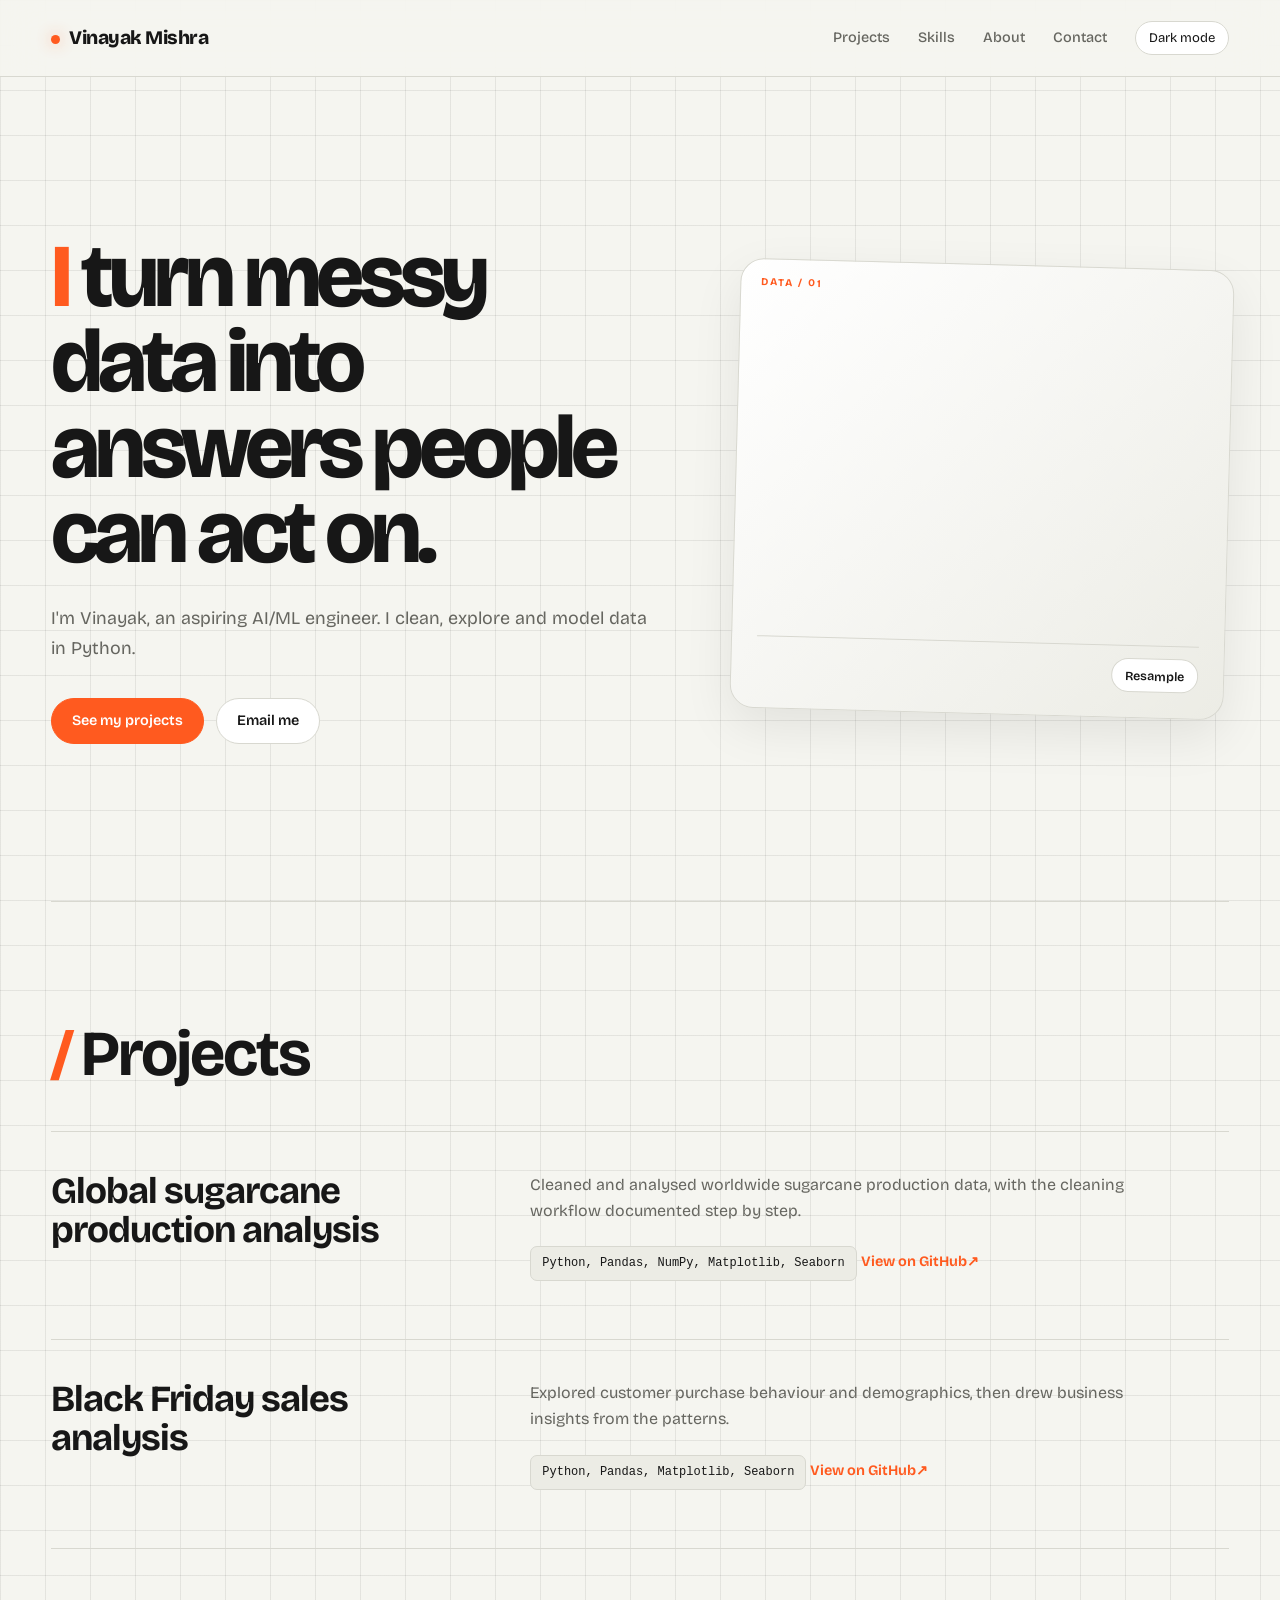
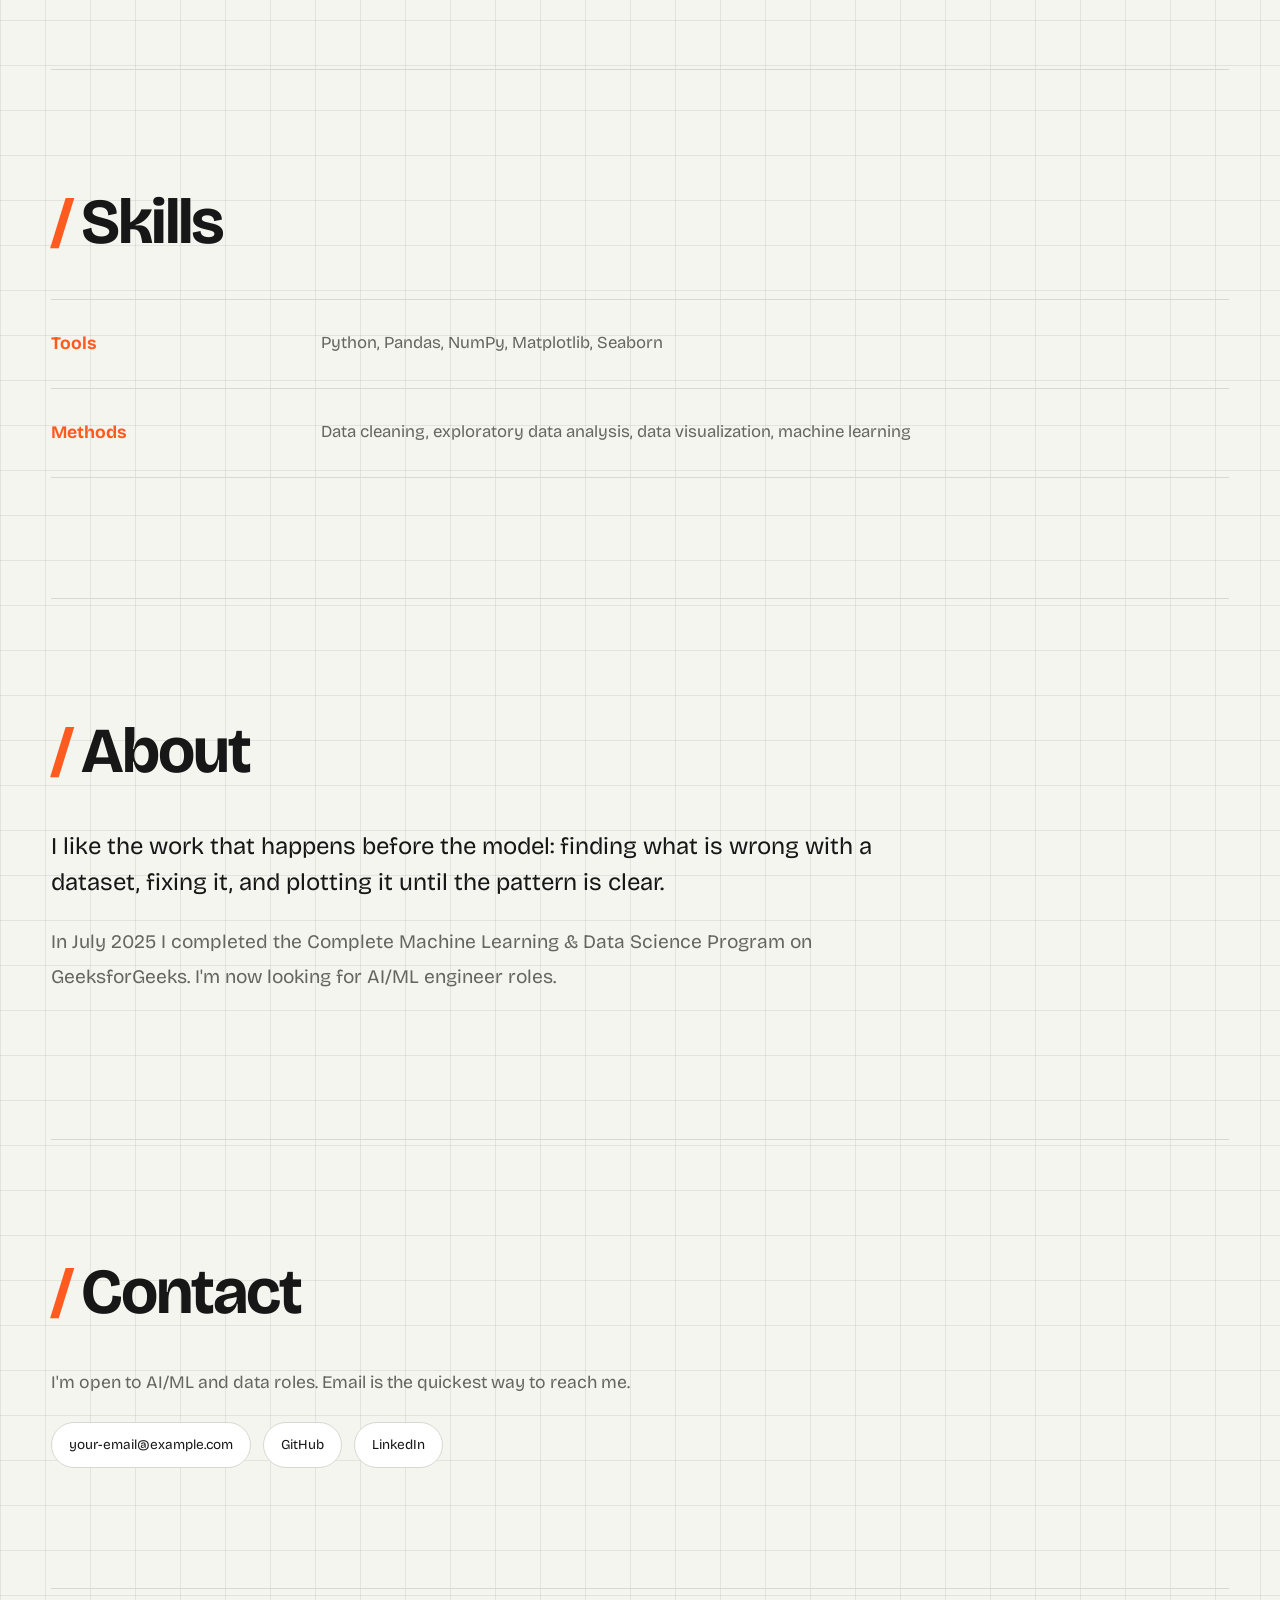
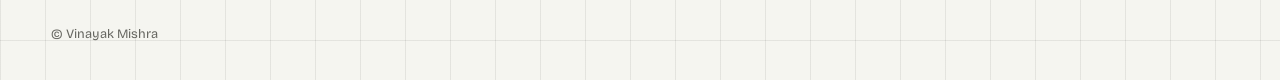
==== index.html @ de57c4d2 "up" ====
<!DOCTYPE html>
<html lang="en">
<head>
<meta charset="utf-8">
<meta name="viewport" content="width=device-width, initial-scale=1">
<title>Vinayak Mishra | Data Science and AI/ML Portfolio</title>
<meta name="description" content="Portfolio of Vinayak Mishra: Python data analysis, visualization and machine learning projects.">
<link rel="preconnect" href="https://fonts.googleapis.com">
<link rel="preconnect" href="https://fonts.gstatic.com" crossorigin>
<link rel="stylesheet" href="https://fonts.googleapis.com/css2?family=Bricolage+Grotesque:opsz,wght@12..96,400..800&display=swap">
<link rel="stylesheet" href="css/style.css">
<script src="js/script.js"></script>
</head>
<body>

<header class="site-header">
  <div class="bar">
    <a class="brand" href="#top">Vinayak Mishra</a>
    <button class="icon-btn menu-btn" id="menuBtn" type="button" aria-expanded="false" aria-controls="nav">Menu</button>
    <nav class="nav" id="nav" aria-label="Main">
      <a href="#projects">Projects</a>
      <a href="#skills">Skills</a>
      <a href="#about">About</a>
      <a href="#contact">Contact</a>
      <button class="icon-btn" id="themeBtn" type="button">Dark mode</button>
    </nav>
  </div>
</header>

<main id="top">
  <section class="hero">
    <div>
      <h1>I turn messy data into answers people can act on.</h1>
      <p>I'm Vinayak, an aspiring AI/ML engineer. I clean, explore and model data in Python.</p>
      <div class="actions">
        <a class="btn primary" href="#projects">See my projects</a>
        <a class="btn" href="mailto:your-email@example.com">Email me</a>
      </div>
    </div>
    <figure class="plot">
      <svg id="plot" viewBox="0 0 400 300" role="img" aria-label="Scatter plot of noisy points with a fitted line"></svg>
      <figcaption>
        <span id="fitText" aria-live="polite"></span>
        <button class="btn small" id="resample" type="button">Resample</button>
      </figcaption>
    </figure>
  </section>

  <section class="section" id="projects">
    <h2>Projects</h2>
    <article class="project">
      <h3>Global sugarcane production analysis</h3>
      <div>
        <p>Cleaned and analysed worldwide sugarcane production data, with the cleaning workflow documented step by step.</p>
        <p class="stack">Python, Pandas, NumPy, Matplotlib, Seaborn</p>
        <a class="link" href="https://github.com/your-username/your-repo">View on GitHub</a>
      </div>
    </article>
    <article class="project">
      <h3>Black Friday sales analysis</h3>
      <div>
        <p>Explored customer purchase behaviour and demographics, then drew business insights from the patterns.</p>
        <p class="stack">Python, Pandas, Matplotlib, Seaborn</p>
        <a class="link" href="https://github.com/your-username/your-repo">View on GitHub</a>
      </div>
    </article>
  </section>

  <section class="section" id="skills">
    <h2>Skills</h2>
    <dl class="skills">
      <div><dt>Tools</dt><dd>Python, Pandas, NumPy, Matplotlib, Seaborn</dd></div>
      <div><dt>Methods</dt><dd>Data cleaning, exploratory data analysis, data visualization, machine learning</dd></div>
    </dl>
  </section>

  <section class="section" id="about">
    <h2>About</h2>
    <p>I like the work that happens before the model: finding what is wrong with a dataset, fixing it, and plotting it until the pattern is clear.</p>
    <p>In July 2025 I completed the Complete Machine Learning &amp; Data Science Program on GeeksforGeeks. I'm now looking for AI/ML engineer roles.</p>
  </section>

  <section class="section" id="contact">
    <h2>Contact</h2>
    <p>I'm open to AI/ML and data roles. Email is the quickest way to reach me.</p>
    <p class="links">
      <a href="mailto:your-email@example.com">your-email@example.com</a>
      <a href="https://github.com/your-username">GitHub</a>
      <a href="https://www.linkedin.com/in/your-profile">LinkedIn</a>
    </p>
  </section>
</main>

<footer class="site-footer">&copy; <span id="year"></span> Vinayak Mishra</footer>

</body>
</html>
---- css/style.css ----
/* =========================================================
   VINAYAK MISHRA — DATA SCIENCE / AI ML PORTFOLIO
   ========================================================= */

:root {
  --bg: #f5f5f0;
  --surface: #ffffff;
  --surface-2: #ecece5;

  --text: #171717;
  --muted: #666660;

  --accent: #ff5a1f;
  --accent-dark: #d9430c;

  --border: #d8d8d0;
  --grid: rgba(23, 23, 23, 0.08);

  --radius: 18px;
  --max-width: 1180px;

  --shadow: 0 18px 50px rgba(0, 0, 0, 0.08);
}


/* =========================================================
   DARK MODE
   ========================================================= */

body.dark {
  --bg: #11110f;
  --surface: #1a1a17;
  --surface-2: #22221e;

  --text: #f4f4ed;
  --muted: #a7a79d;

  --border: #35352f;
  --grid: rgba(255, 255, 255, 0.07);

  --shadow: 0 18px 50px rgba(0, 0, 0, 0.35);
}


/* =========================================================
   RESET
   ========================================================= */

* {
  margin: 0;
  padding: 0;
  box-sizing: border-box;
}

html {
  scroll-behavior: smooth;
  scroll-padding-top: 100px;
}

body {
  min-height: 100vh;

  font-family: "Bricolage Grotesque", sans-serif;

  background:
    linear-gradient(var(--grid) 1px, transparent 1px),
    linear-gradient(90deg, var(--grid) 1px, transparent 1px),
    var(--bg);

  background-size: 45px 45px;

  color: var(--text);

  line-height: 1.6;

  transition:
    background 0.3s ease,
    color 0.3s ease;

  overflow-x: hidden;
}

a {
  color: inherit;
  text-decoration: none;
}

button,
a {
  -webkit-tap-highlight-color: transparent;
}

button {
  font-family: inherit;
}

::selection {
  background: var(--accent);
  color: #fff;
}


/* =========================================================
   HEADER
   ========================================================= */

.site-header {
  position: sticky;
  top: 0;
  z-index: 1000;

  width: 100%;

  background: color-mix(
    in srgb,
    var(--bg) 88%,
    transparent
  );

  backdrop-filter: blur(18px);

  border-bottom: 1px solid var(--border);
}

.bar {
  width: min(92%, var(--max-width));

  min-height: 76px;

  margin: auto;

  display: flex;
  align-items: center;
  justify-content: space-between;

  gap: 30px;
}


/* =========================================================
   BRAND
   ========================================================= */

.brand {
  position: relative;

  font-size: 1.2rem;
  font-weight: 800;

  letter-spacing: -0.5px;

  white-space: nowrap;
}

.brand::before {
  content: "";

  display: inline-block;

  width: 9px;
  height: 9px;

  margin-right: 9px;

  border-radius: 50%;

  background: var(--accent);

  box-shadow: 0 0 15px rgba(255, 90, 31, 0.45);
}


/* =========================================================
   NAVIGATION
   ========================================================= */

.nav {
  display: flex;
  align-items: center;

  gap: 28px;
}

.nav a {
  position: relative;

  color: var(--muted);

  font-size: 0.9rem;
  font-weight: 500;

  transition:
    color 0.2s ease,
    transform 0.2s ease;
}

.nav a::after {
  content: "";

  position: absolute;

  left: 0;
  bottom: -7px;

  width: 0;
  height: 2px;

  background: var(--accent);

  transition: width 0.25s ease;
}

.nav a:hover {
  color: var(--text);
}

.nav a:hover::after {
  width: 100%;
}


/* =========================================================
   BUTTONS
   ========================================================= */

.icon-btn,
.btn {
  border: 1px solid var(--border);

  background: var(--surface);

  color: var(--text);

  cursor: pointer;

  transition:
    transform 0.2s ease,
    background 0.2s ease,
    border-color 0.2s ease,
    color 0.2s ease,
    box-shadow 0.2s ease;
}

.icon-btn {
  padding: 8px 13px;

  border-radius: 999px;

  font-size: 0.82rem;
}

.icon-btn:hover {
  border-color: var(--accent);

  color: var(--accent);

  transform: translateY(-2px);
}

.menu-btn {
  display: none;
}


/* =========================================================
   MAIN
   ========================================================= */

main {
  width: min(92%, var(--max-width));

  margin: auto;
}


/* =========================================================
   HERO
   ========================================================= */

.hero {
  min-height: calc(100vh - 76px);

  padding: 100px 0;

  display: grid;

  grid-template-columns:
    minmax(0, 1.1fr)
    minmax(360px, 0.9fr);

  align-items: center;

  gap: 80px;
}


/* =========================================================
   HERO TYPOGRAPHY
   ========================================================= */

.hero h1 {
  max-width: 780px;

  font-size: clamp(
    3.2rem,
    7vw,
    6.5rem
  );

  line-height: 0.95;

  letter-spacing: -5px;

  font-weight: 750;
}

.hero h1::first-letter {
  color: var(--accent);
}

.hero > div > p {
  max-width: 650px;

  margin-top: 28px;

  color: var(--muted);

  font-size: 1.12rem;

  line-height: 1.7;
}


/* =========================================================
   HERO ACTIONS
   ========================================================= */

.actions {
  display: flex;

  align-items: center;

  gap: 12px;

  margin-top: 34px;
}

.btn {
  display: inline-flex;

  align-items: center;
  justify-content: center;

  min-height: 46px;

  padding: 0 20px;

  border-radius: 999px;

  font-size: 0.9rem;

  font-weight: 600;
}

.btn:hover {
  transform: translateY(-3px);

  border-color: var(--accent);

  box-shadow: 0 10px 25px rgba(0, 0, 0, 0.08);
}

.btn.primary {
  background: var(--accent);

  border-color: var(--accent);

  color: white;
}

.btn.primary:hover {
  background: var(--accent-dark);

  border-color: var(--accent-dark);

  box-shadow:
    0 12px 30px rgba(255, 90, 31, 0.25);
}

.btn.small {
  min-height: 34px;

  padding: 0 13px;

  font-size: 0.78rem;
}


/* =========================================================
   DATA VISUALIZATION CARD
   ========================================================= */

.plot {
  position: relative;

  padding: 25px;

  background:
    linear-gradient(
      135deg,
      var(--surface),
      var(--surface-2)
    );

  border: 1px solid var(--border);

  border-radius: 24px;

  box-shadow: var(--shadow);

  transform: rotate(1.5deg);

  transition:
    transform 0.4s ease,
    box-shadow 0.4s ease;
}

.plot:hover {
  transform: rotate(0deg) translateY(-7px);

  box-shadow:
    0 25px 60px rgba(0, 0, 0, 0.12);
}

.plot::before {
  content: "DATA / 01";

  position: absolute;

  top: 15px;
  left: 20px;

  font-size: 0.65rem;

  font-weight: 700;

  letter-spacing: 2px;

  color: var(--accent);
}

#plot {
  width: 100%;

  height: auto;

  min-height: 280px;

  margin-top: 12px;

  overflow: visible;
}

.plot figcaption {
  display: flex;

  align-items: center;
  justify-content: space-between;

  gap: 15px;

  padding-top: 12px;

  border-top: 1px solid var(--border);
}

#fitText {
  color: var(--muted);

  font-size: 0.78rem;

  font-family: monospace;
}


/* =========================================================
   SECTIONS
   ========================================================= */

.section {
  padding: 120px 0;

  border-top: 1px solid var(--border);
}

.section h2 {
  margin-bottom: 45px;

  font-size: clamp(
    2.3rem,
    5vw,
    4rem
  );

  line-height: 1;

  letter-spacing: -2px;
}

.section h2::before {
  content: "/";

  margin-right: 10px;

  color: var(--accent);
}


/* =========================================================
   PROJECTS
   ========================================================= */

.project {
  display: grid;

  grid-template-columns:
    minmax(220px, 0.6fr)
    minmax(300px, 1fr);

  gap: 60px;

  padding: 40px 0;

  border-top: 1px solid var(--border);

  transition: padding 0.3s ease;
}

.project:last-child {
  border-bottom: 1px solid var(--border);
}

.project:hover {
  padding-left: 12px;
}

.project h3 {
  max-width: 400px;

  font-size: clamp(
    1.5rem,
    3vw,
    2.3rem
  );

  line-height: 1.05;

  letter-spacing: -1px;
}

.project p {
  max-width: 650px;

  color: var(--muted);

  margin-bottom: 18px;
}

.project .stack {
  display: inline-block;

  margin-top: 5px;

  padding: 7px 11px;

  background: var(--surface-2);

  border: 1px solid var(--border);

  border-radius: 7px;

  color: var(--text);

  font-size: 0.75rem;

  font-family: monospace;
}

.link {
  display: inline-flex;

  align-items: center;

  margin-top: 8px;

  color: var(--accent);

  font-weight: 650;

  font-size: 0.9rem;
}

.link::after {
  content: " ↗";

  transition: transform 0.2s ease;
}

.link:hover {
  color: var(--accent-dark);
}

.link:hover::after {
  transform: translate(3px, -3px);
}


/* =========================================================
   SKILLS
   ========================================================= */

.skills {
  border-top: 1px solid var(--border);
}

.skills > div {
  display: grid;

  grid-template-columns:
    220px
    1fr;

  gap: 50px;

  padding: 30px 0;

  border-bottom: 1px solid var(--border);
}

.skills dt {
  font-size: 1.1rem;

  font-weight: 700;

  color: var(--accent);
}

.skills dd {
  max-width: 700px;

  color: var(--muted);

  font-size: 1.05rem;
}


/* =========================================================
   ABOUT
   ========================================================= */

#about > p {
  max-width: 850px;

  margin-bottom: 25px;

  font-size: 1.2rem;

  color: var(--muted);

  line-height: 1.8;
}

#about > p:first-of-type {
  color: var(--text);

  font-size: 1.5rem;

  line-height: 1.5;
}


/* =========================================================
   CONTACT
   ========================================================= */

#contact > p:first-of-type {
  max-width: 600px;

  margin-bottom: 25px;

  color: var(--muted);

  font-size: 1.1rem;
}

.links {
  display: flex;

  flex-wrap: wrap;

  gap: 12px;
}

.links a {
  padding: 11px 17px;

  background: var(--surface);

  border: 1px solid var(--border);

  border-radius: 999px;

  font-size: 0.85rem;

  transition: 0.25s ease;
}

.links a:hover {
  color: white;

  background: var(--accent);

  border-color: var(--accent);

  transform: translateY(-3px);
}


/* =========================================================
   FOOTER
   ========================================================= */

.site-footer {
  width: min(92%, var(--max-width));

  margin: auto;

  padding: 35px 0;

  border-top: 1px solid var(--border);

  color: var(--muted);

  font-size: 0.8rem;
}


/* =========================================================
   MOBILE MENU
========================================================= */

@media (max-width: 800px) {

  .bar {
    min-height: 70px;
  }

  .menu-btn {
    display: block;

    margin-left: auto;
  }

  .nav {
    position: absolute;

    top: 70px;
    left: 4%;

    width: 92%;

    padding: 20px;

    display: none;

    flex-direction: column;

    align-items: stretch;

    gap: 4px;

    background: var(--surface);

    border: 1px solid var(--border);

    border-radius: 16px;

    box-shadow: var(--shadow);
  }

  .nav.open {
    display: flex;
  }

  .nav a {
    padding: 11px 8px;
  }

  .nav a::after {
    display: none;
  }

  #themeBtn {
    width: 100%;

    margin-top: 8px;
  }


  /* HERO */

  .hero {
    grid-template-columns: 1fr;

    gap: 60px;

    padding: 80px 0;
  }

  .hero h1 {
    letter-spacing: -3px;
  }

  .plot {
    transform: none;

    max-width: 600px;

    width: 100%;

    margin: auto;
  }


  /* PROJECTS */

  .project {
    grid-template-columns: 1fr;

    gap: 20px;

    padding: 35px 0;
  }


  /* SKILLS */

  .skills > div {
    grid-template-columns: 1fr;

    gap: 8px;
  }
}


/* =========================================================
   SMALL MOBILE
   ========================================================= */

@media (max-width: 500px) {

  main,
  .bar,
  .site-footer {
    width: 90%;
  }

  .hero {
    padding: 65px 0;
  }

  .hero h1 {
    font-size: 3rem;

    letter-spacing: -2px;
  }

  .hero > div > p {
    font-size: 1rem;
  }

  .actions {
    flex-direction: column;

    align-items: stretch;
  }

  .actions .btn {
    width: 100%;
  }

  .section {
    padding: 80px 0;
  }

  .section h2 {
    font-size: 2.5rem;

    margin-bottom: 35px;
  }

  #about > p:first-of-type {
    font-size: 1.25rem;
  }

  #about > p {
    font-size: 1rem;
  }

  .links {
    flex-direction: column;
  }

  .links a {
    text-align: center;
  }
}


/* =========================================================
   ACCESSIBILITY
   ========================================================= */

:focus-visible {
  outline: 3px solid var(--accent);

  outline-offset: 4px;
}


/* =========================================================
   REDUCED MOTION
   ========================================================= */

@media (prefers-reduced-motion: reduce) {

  html {
    scroll-behavior: auto;
  }

  *,
  *::before,
  *::after {
    transition: none !important;
    animation: none !important;
  }
}
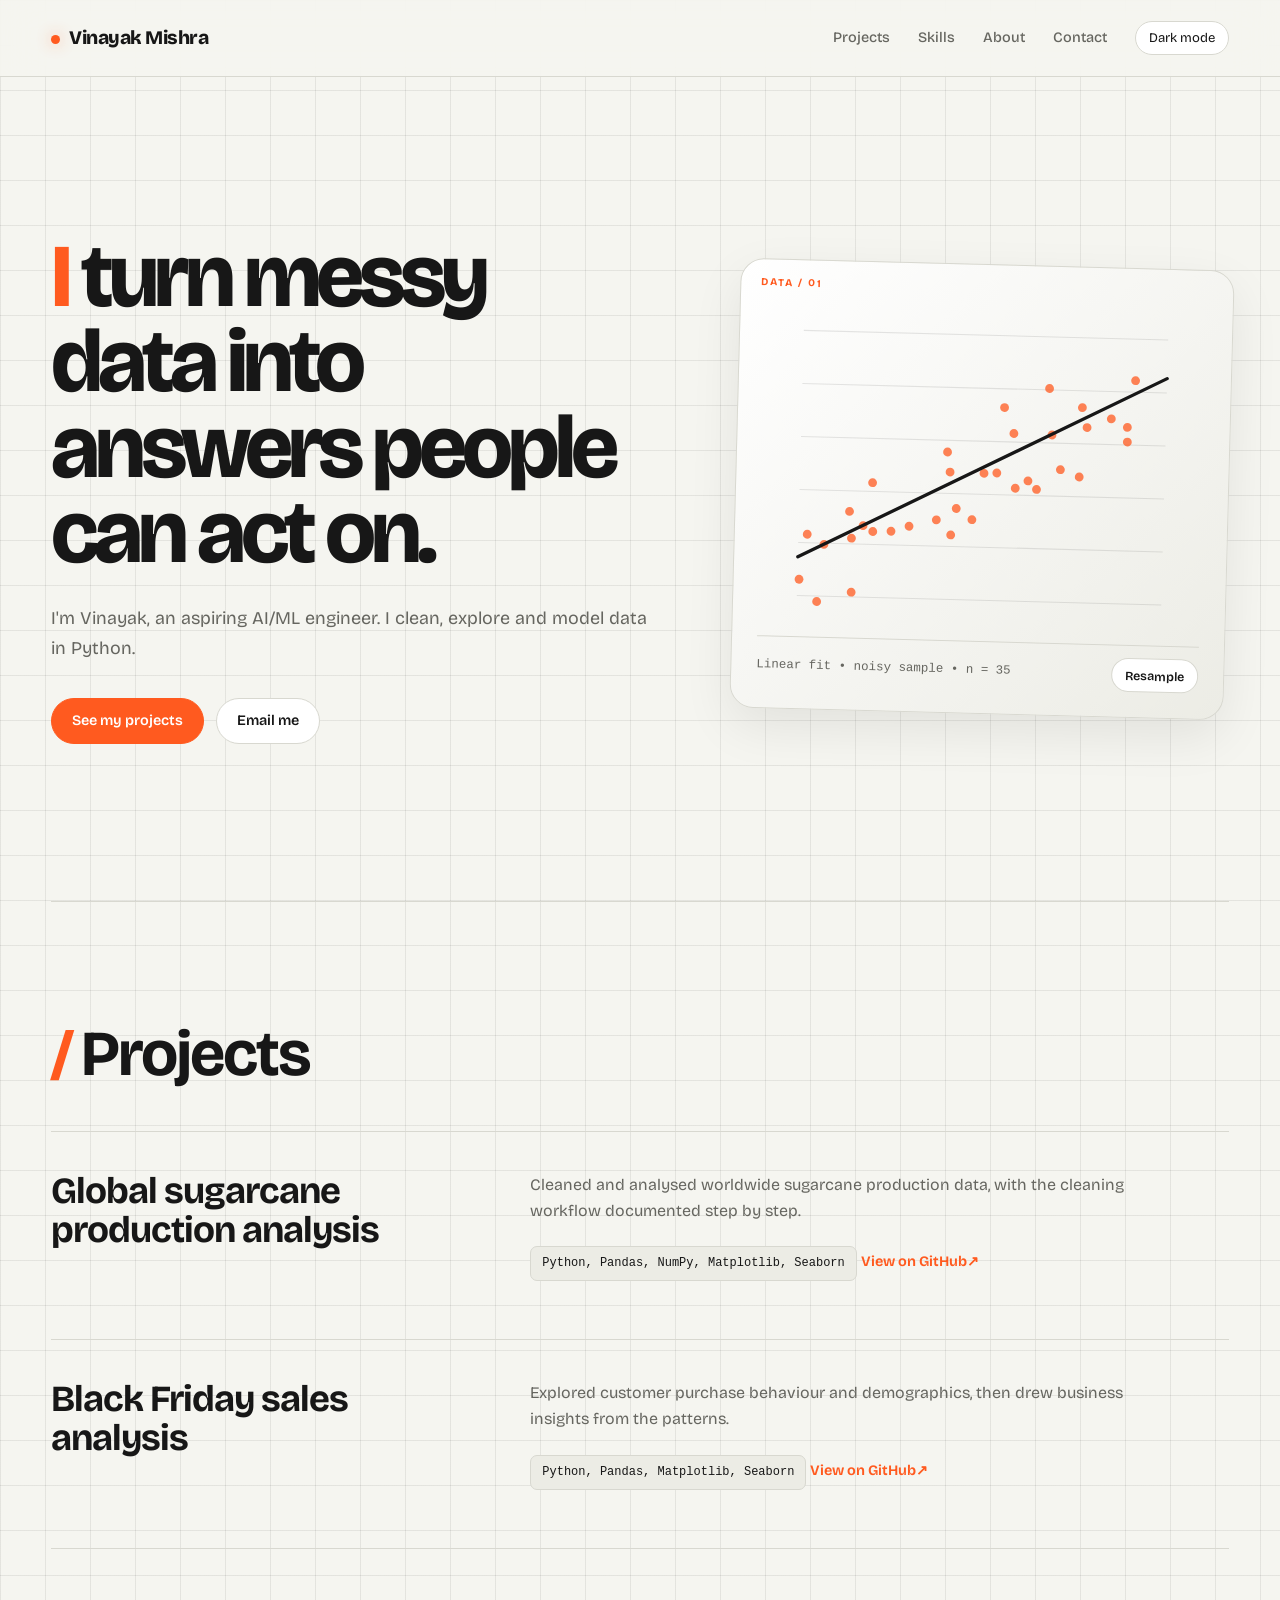
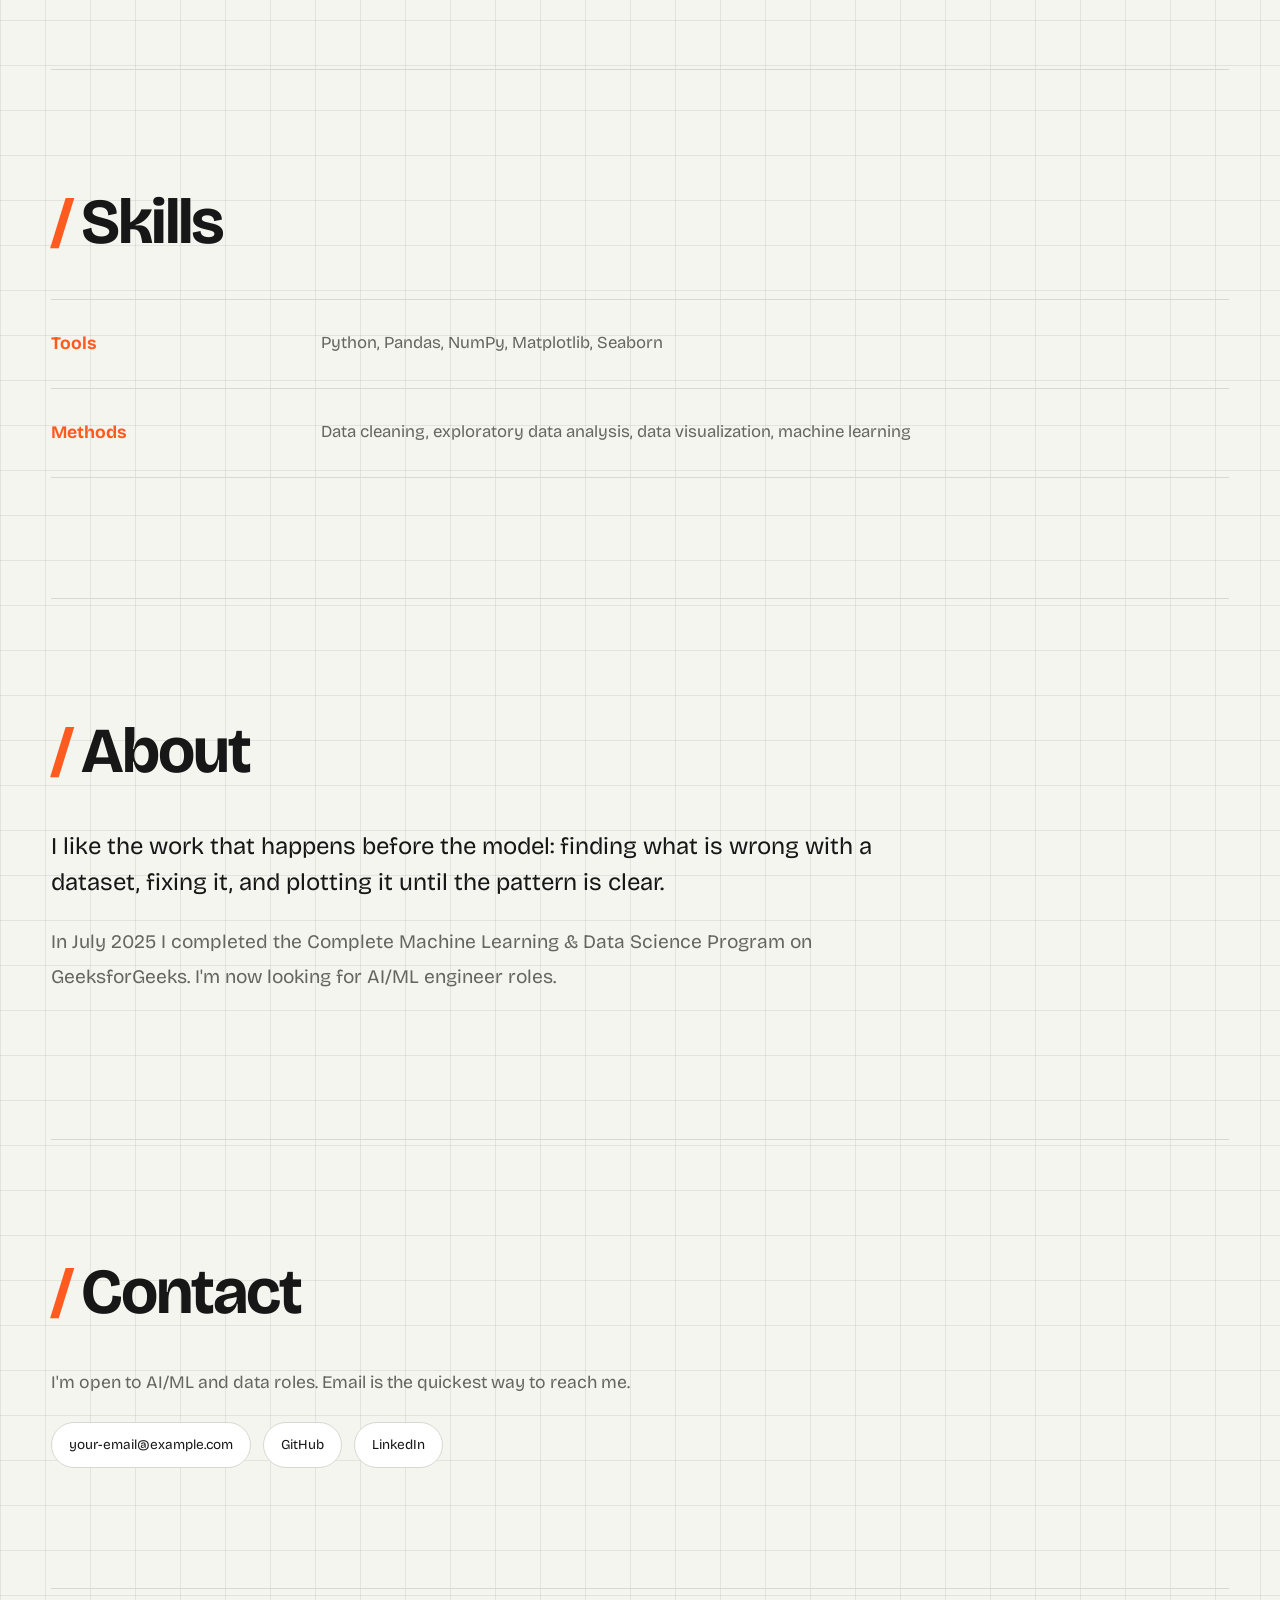
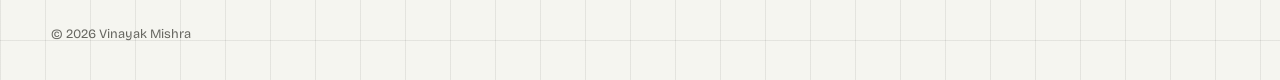
==== commit f225dac7: "up" ====
--- a/index.html
+++ b/index.html
@@ -9,7 +9,8 @@
 <link rel="preconnect" href="https://fonts.gstatic.com" crossorigin>
 <link rel="stylesheet" href="https://fonts.googleapis.com/css2?family=Bricolage+Grotesque:opsz,wght@12..96,400..800&display=swap">
 <link rel="stylesheet" href="css/style.css">
-<script src="js/script.js"></script>
+
+<script src="js/script.js" defer></script>
 </head>
 <body>
 
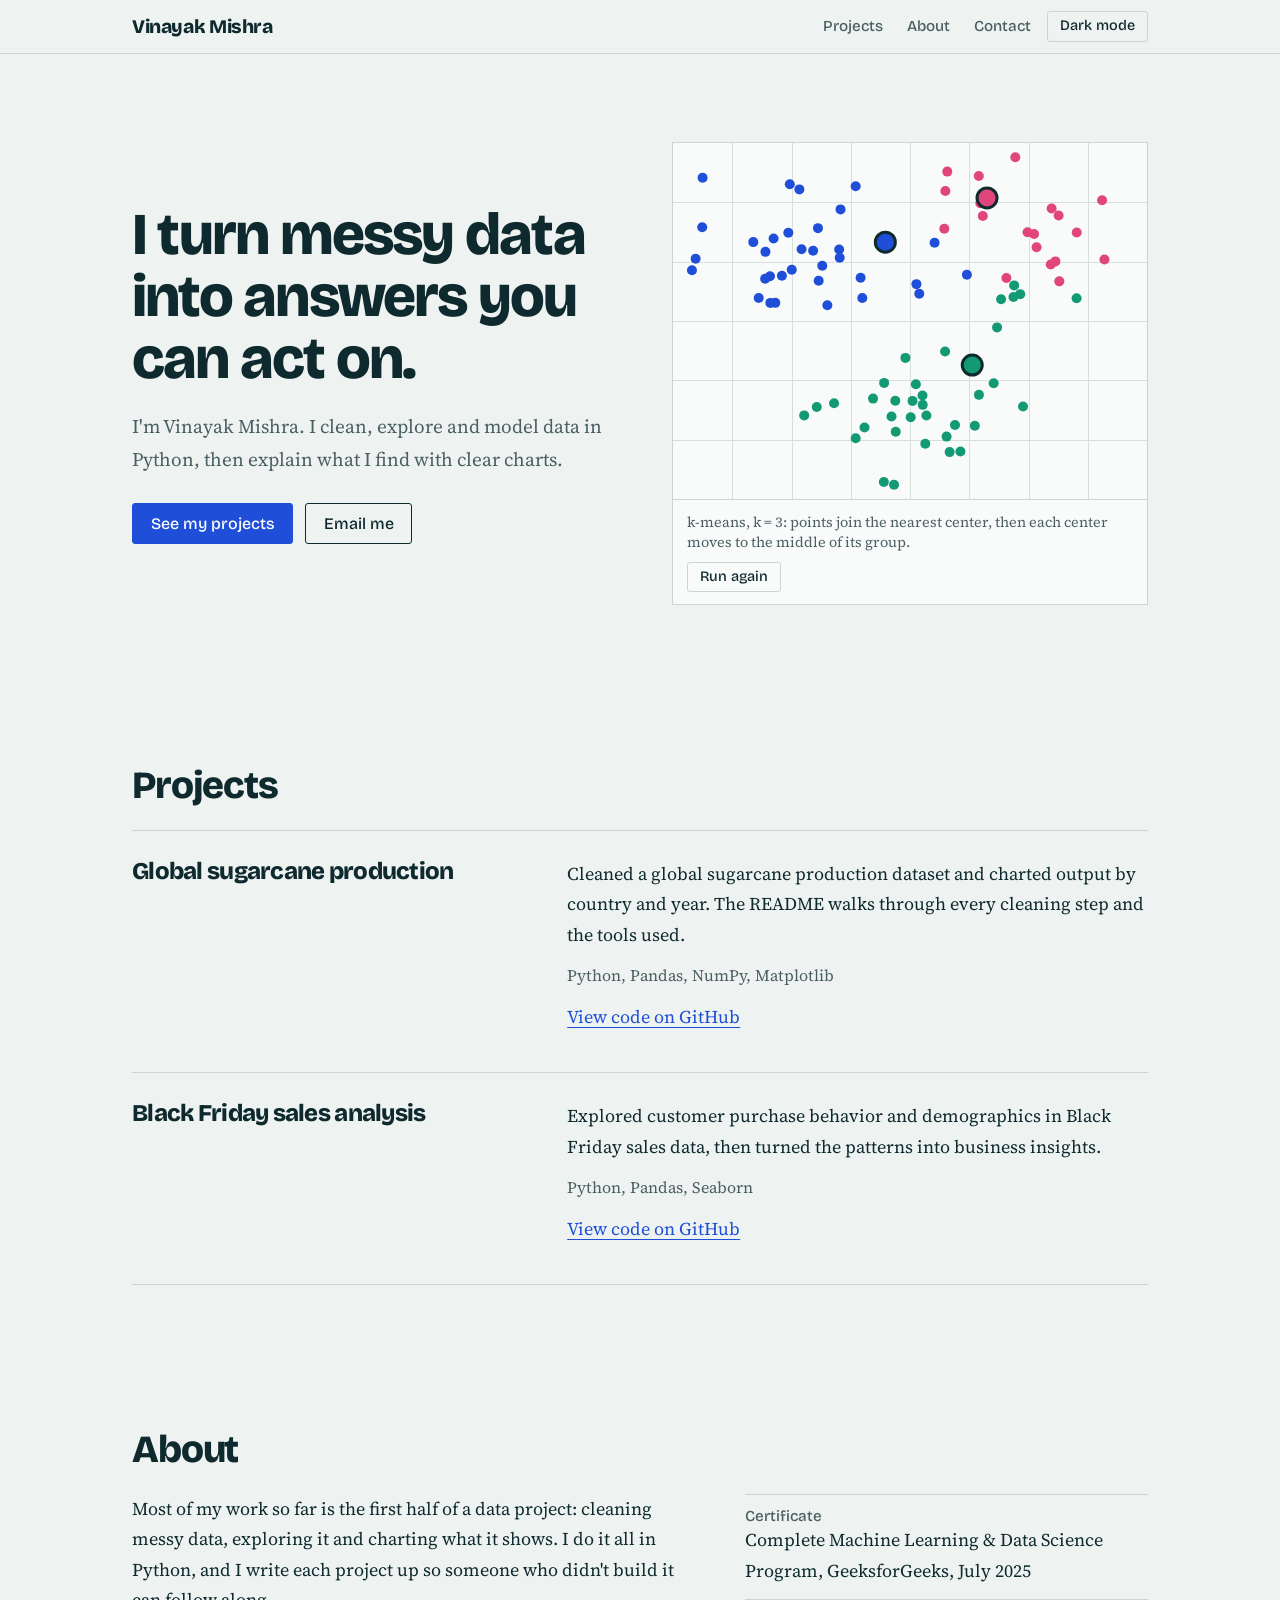
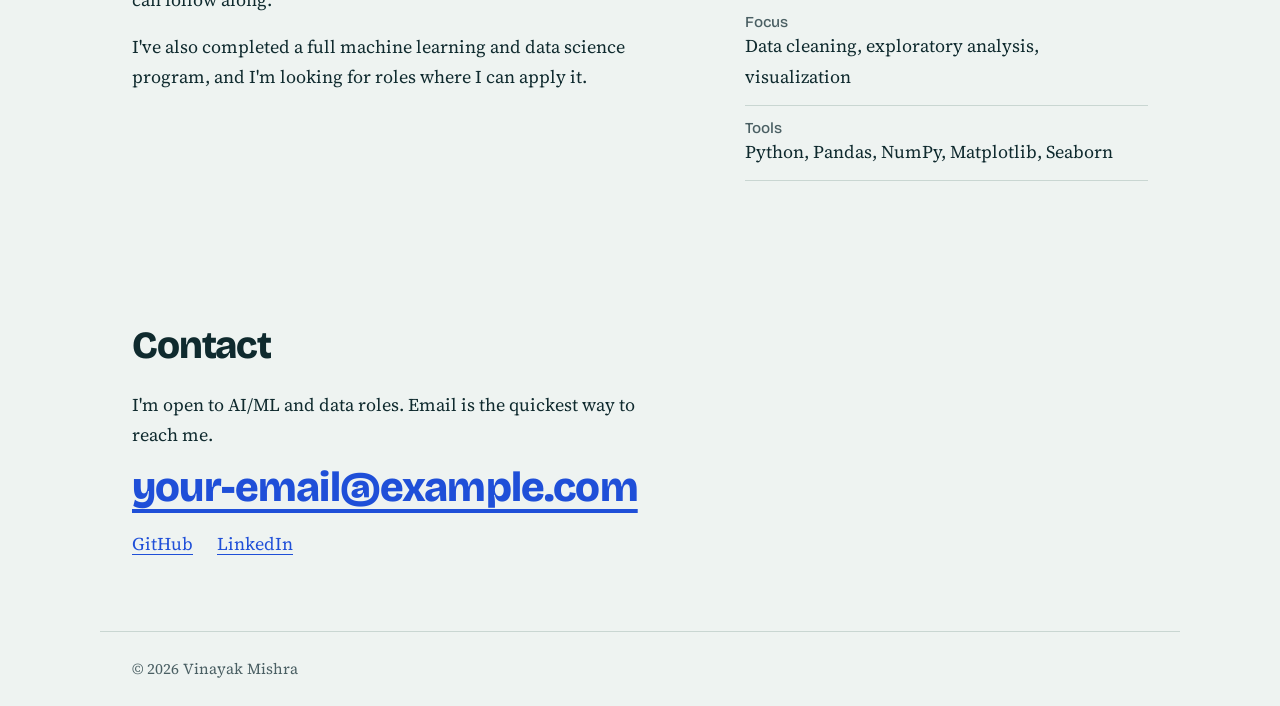
==== commit 0062f447: "up" ====
--- a/index.html
+++ b/index.html
@@ -1,98 +1,96 @@
 <!DOCTYPE html>
 <html lang="en">
 <head>
-<meta charset="utf-8">
-<meta name="viewport" content="width=device-width, initial-scale=1">
-<title>Vinayak Mishra | Data Science and AI/ML Portfolio</title>
-<meta name="description" content="Portfolio of Vinayak Mishra: Python data analysis, visualization and machine learning projects.">
-<link rel="preconnect" href="https://fonts.googleapis.com">
-<link rel="preconnect" href="https://fonts.gstatic.com" crossorigin>
-<link rel="stylesheet" href="https://fonts.googleapis.com/css2?family=Bricolage+Grotesque:opsz,wght@12..96,400..800&display=swap">
-<link rel="stylesheet" href="css/style.css">
-
-<script src="js/script.js" defer></script>
+  <meta charset="utf-8">
+  <meta name="viewport" content="width=device-width, initial-scale=1">
+  <title>Vinayak Mishra: Data Science &amp; Machine Learning</title>
+  <meta name="description" content="Portfolio of Vinayak Mishra: data cleaning, exploratory analysis and machine learning projects in Python.">
+  <link rel="preconnect" href="https://fonts.googleapis.com">
+  <link rel="preconnect" href="https://fonts.gstatic.com" crossorigin>
+  <link rel="stylesheet" href="https://fonts.googleapis.com/css2?family=Bricolage+Grotesque:wght@500;800&family=Source+Serif+4:wght@400;600&display=swap">
+  <link rel="stylesheet" href="css/style.css">
+  <script src="js/script.js" defer></script>
 </head>
 <body>
+  <header class="bar">
+    <div class="wrap bar-in">
+      <a class="brand" href="#top">Vinayak Mishra</a>
+      <button class="btn small menu-btn" type="button" aria-expanded="false" aria-controls="nav">Menu</button>
+      <nav id="nav" aria-label="Main">
+        <a href="#projects">Projects</a>
+        <a href="#about">About</a>
+        <a href="#contact">Contact</a>
+      </nav>
+      <button class="btn small theme-btn" type="button">Dark mode</button>
+    </div>
+  </header>
 
-<header class="site-header">
-  <div class="bar">
-    <a class="brand" href="#top">Vinayak Mishra</a>
-    <button class="icon-btn menu-btn" id="menuBtn" type="button" aria-expanded="false" aria-controls="nav">Menu</button>
-    <nav class="nav" id="nav" aria-label="Main">
-      <a href="#projects">Projects</a>
-      <a href="#skills">Skills</a>
-      <a href="#about">About</a>
-      <a href="#contact">Contact</a>
-      <button class="icon-btn" id="themeBtn" type="button">Dark mode</button>
-    </nav>
-  </div>
-</header>
+  <main>
+    <section class="hero wrap" id="top">
+      <div>
+        <h1>I turn messy data into answers you can act on.</h1>
+        <p class="lead">I'm Vinayak Mishra. I clean, explore and model data in Python, then explain what I find with clear charts.</p>
+        <p class="actions">
+          <a class="btn primary" href="#projects">See my projects</a>
+          <a class="btn" href="mailto:your-email@example.com">Email me</a>
+        </p>
+      </div>
+      <figure class="plot">
+        <canvas id="plot" role="img" aria-label="Scatter plot of 90 points being sorted into three groups by the k-means algorithm."></canvas>
+        <figcaption>
+          <span>k-means, k = 3: points join the nearest center, then each center moves to the middle of its group.</span>
+          <button class="btn small" id="rerun" type="button">Run again</button>
+        </figcaption>
+      </figure>
+    </section>
 
-<main id="top">
-  <section class="hero">
-    <div>
-      <h1>I turn messy data into answers people can act on.</h1>
-      <p>I'm Vinayak, an aspiring AI/ML engineer. I clean, explore and model data in Python.</p>
-      <div class="actions">
-        <a class="btn primary" href="#projects">See my projects</a>
-        <a class="btn" href="mailto:your-email@example.com">Email me</a>
+    <section class="block wrap" id="projects">
+      <h2>Projects</h2>
+      <!-- To add a project, copy one <article> block and edit it. -->
+      <article class="project">
+        <h3>Global sugarcane production</h3>
+        <div>
+          <p>Cleaned a global sugarcane production dataset and charted output by country and year. The README walks through every cleaning step and the tools used.</p>
+          <p class="tools">Python, Pandas, NumPy, Matplotlib</p>
+          <p><a href="https://github.com/your-username/sugarcane-production">View code on GitHub</a></p>
+        </div>
+      </article>
+      <article class="project">
+        <h3>Black Friday sales analysis</h3>
+        <div>
+          <p>Explored customer purchase behavior and demographics in Black Friday sales data, then turned the patterns into business insights.</p>
+          <p class="tools">Python, Pandas, Seaborn</p>
+          <p><a href="https://github.com/your-username/black-friday-eda">View code on GitHub</a></p>
+        </div>
+      </article>
+    </section>
+
+    <section class="block wrap" id="about">
+      <h2>About</h2>
+      <div class="cols">
+        <div>
+          <p>Most of my work so far is the first half of a data project: cleaning messy data, exploring it and charting what it shows. I do it all in Python, and I write each project up so someone who didn't build it can follow along.</p>
+          <p>I've also completed a full machine learning and data science program, and I'm looking for roles where I can apply it.</p>
+        </div>
+        <dl>
+          <div><dt>Certificate</dt><dd>Complete Machine Learning &amp; Data Science Program, GeeksforGeeks, July 2025</dd></div>
+          <div><dt>Focus</dt><dd>Data cleaning, exploratory analysis, visualization</dd></div>
+          <div><dt>Tools</dt><dd>Python, Pandas, NumPy, Matplotlib, Seaborn</dd></div>
+        </dl>
       </div>
-    </div>
-    <figure class="plot">
-      <svg id="plot" viewBox="0 0 400 300" role="img" aria-label="Scatter plot of noisy points with a fitted line"></svg>
-      <figcaption>
-        <span id="fitText" aria-live="polite"></span>
-        <button class="btn small" id="resample" type="button">Resample</button>
-      </figcaption>
-    </figure>
-  </section>
+    </section>
 
-  <section class="section" id="projects">
-    <h2>Projects</h2>
-    <article class="project">
-      <h3>Global sugarcane production analysis</h3>
-      <div>
-        <p>Cleaned and analysed worldwide sugarcane production data, with the cleaning workflow documented step by step.</p>
-        <p class="stack">Python, Pandas, NumPy, Matplotlib, Seaborn</p>
-        <a class="link" href="https://github.com/your-username/your-repo">View on GitHub</a>
-      </div>
-    </article>
-    <article class="project">
-      <h3>Black Friday sales analysis</h3>
-      <div>
-        <p>Explored customer purchase behaviour and demographics, then drew business insights from the patterns.</p>
-        <p class="stack">Python, Pandas, Matplotlib, Seaborn</p>
-        <a class="link" href="https://github.com/your-username/your-repo">View on GitHub</a>
-      </div>
-    </article>
-  </section>
+    <section class="block wrap" id="contact">
+      <h2>Contact</h2>
+      <p class="note">I'm open to AI/ML and data roles. Email is the quickest way to reach me.</p>
+      <a class="mail" href="mailto:your-email@example.com">your-email@example.com</a>
+      <p class="links">
+        <a href="https://github.com/your-username">GitHub</a>
+        <a href="https://www.linkedin.com/in/your-username">LinkedIn</a>
+      </p>
+    </section>
+  </main>
 
-  <section class="section" id="skills">
-    <h2>Skills</h2>
-    <dl class="skills">
-      <div><dt>Tools</dt><dd>Python, Pandas, NumPy, Matplotlib, Seaborn</dd></div>
-      <div><dt>Methods</dt><dd>Data cleaning, exploratory data analysis, data visualization, machine learning</dd></div>
-    </dl>
-  </section>
-
-  <section class="section" id="about">
-    <h2>About</h2>
-    <p>I like the work that happens before the model: finding what is wrong with a dataset, fixing it, and plotting it until the pattern is clear.</p>
-    <p>In July 2025 I completed the Complete Machine Learning &amp; Data Science Program on GeeksforGeeks. I'm now looking for AI/ML engineer roles.</p>
-  </section>
-
-  <section class="section" id="contact">
-    <h2>Contact</h2>
-    <p>I'm open to AI/ML and data roles. Email is the quickest way to reach me.</p>
-    <p class="links">
-      <a href="mailto:your-email@example.com">your-email@example.com</a>
-      <a href="https://github.com/your-username">GitHub</a>
-      <a href="https://www.linkedin.com/in/your-profile">LinkedIn</a>
-    </p>
-  </section>
-</main>
-
-<footer class="site-footer">&copy; <span id="year"></span> Vinayak Mishra</footer>
-
+  <footer class="wrap"><p>&copy; <span id="year">2026</span> Vinayak Mishra</p></footer>
 </body>
 </html>
--- a/css/style.css
+++ b/css/style.css
@@ -1,947 +1,94 @@
-/* =========================================================
-   VINAYAK MISHRA — DATA SCIENCE / AI ML PORTFOLIO
-   ========================================================= */
+/* Vinayak Mishra: portfolio styles
+   Colors switch with light-dark(); the theme button sets data-theme on <html>. */
+:root {
+  color-scheme: light dark;
+  --bg: light-dark(#eef3f1, #0d1a1d);
+  --surface: light-dark(#f8fbfa, #122428);
+  --ink: light-dark(#0f2a2e, #e4eeec);
+  --muted: light-dark(#4a5f63, #9db3b3);
+  --line: light-dark(#c9d6d2, #27393d);
+  --accent: light-dark(#1f4fd8, #7b9bff);
+  --on-accent: light-dark(#ffffff, #0d1a1d);
+  --display: "Bricolage Grotesque", "Helvetica Neue", Arial, sans-serif;
+  --body: "Source Serif 4", Georgia, serif;
+  --pad: clamp(1rem, 4vw, 2rem);
+}
+:root[data-theme="light"] { color-scheme: light; }
+:root[data-theme="dark"] { color-scheme: dark; }
 
-:root {
-  --bg: #f5f5f0;
-  --surface: #ffffff;
-  --surface-2: #ecece5;
+*, *::before, *::after { box-sizing: border-box; }
+html { scroll-behavior: smooth; scroll-padding-top: 5rem; }
+body { margin: 0; background: var(--bg); color: var(--ink); font: 400 1.125rem/1.7 var(--body); }
+h1, h2, h3 { margin: 0; font-family: var(--display); font-weight: 800; letter-spacing: -0.03em; line-height: 1.05; }
+a { color: var(--accent); text-underline-offset: 0.2em; }
+:focus-visible { outline: 3px solid var(--accent); outline-offset: 3px; }
+.wrap { width: 100%; max-width: 1080px; margin-inline: auto; padding-inline: var(--pad); }
 
-  --text: #171717;
-  --muted: #666660;
+/* Buttons */
+.btn { display: inline-block; padding: 0.7rem 1.1rem; font: 500 1rem/1 var(--display); color: var(--ink); background: transparent; border: 1.5px solid var(--ink); border-radius: 3px; text-decoration: none; cursor: pointer; }
+.btn:hover { border-color: var(--accent); color: var(--accent); }
+.btn.primary { background: var(--accent); border-color: var(--accent); color: var(--on-accent); }
+.btn.primary:hover { background: transparent; color: var(--accent); }
+.btn.small { padding: 0.45rem 0.75rem; font-size: 0.9rem; border-color: var(--line); }
+.btn.small:hover { border-color: var(--accent); }
 
-  --accent: #ff5a1f;
-  --accent-dark: #d9430c;
+/* Header */
+.bar { position: sticky; top: 0; z-index: 10; background: var(--bg); border-bottom: 1px solid var(--line); }
+.bar-in { display: flex; align-items: center; gap: 1rem; padding-block: 0.7rem; }
+.brand { margin-right: auto; font: 800 1.2rem/1 var(--display); letter-spacing: -0.02em; color: var(--ink); text-decoration: none; }
+#nav { display: flex; gap: 1.5rem; }
+#nav a { padding-block: 0.3rem; font: 500 0.95rem var(--display); color: var(--muted); text-decoration: none; border-bottom: 2px solid transparent; }
+#nav a:hover, #nav a[aria-current] { color: var(--ink); border-bottom-color: var(--accent); }
+.bar .menu-btn { display: none; }
 
-  --border: #d8d8d0;
-  --grid: rgba(23, 23, 23, 0.08);
+/* Hero */
+.hero { display: grid; gap: 2.5rem 4rem; align-items: center; padding-block: clamp(2.5rem, 8vw, 5.5rem); }
+.hero h1 { font-size: clamp(2.3rem, 4.8vw, 3.7rem); }
+.lead { max-width: 34rem; margin: 1.25rem 0 1.75rem; font-size: 1.2rem; color: var(--muted); }
+.actions { display: flex; flex-wrap: wrap; gap: 0.75rem; margin: 0; }
+.plot { margin: 0; border: 1px solid var(--line); background: var(--surface); }
+.plot canvas { display: block; width: 100%; aspect-ratio: 4 / 3; }
+.plot figcaption { display: flex; flex-wrap: wrap; justify-content: space-between; align-items: center; gap: 0.6rem 1rem; padding: 0.75rem 0.9rem; border-top: 1px solid var(--line); font-size: 0.9rem; line-height: 1.4; color: var(--muted); }
+.plot .btn { flex: none; }
 
-  --radius: 18px;
-  --max-width: 1180px;
+/* Sections */
+.block { padding-block: clamp(2.5rem, 6vw, 4.5rem); }
+.block h2 { margin-bottom: 1.5rem; font-size: clamp(1.7rem, 3.2vw, 2.4rem); }
 
-  --shadow: 0 18px 50px rgba(0, 0, 0, 0.08);
+.project { display: grid; gap: 0.75rem 3rem; padding-block: 1.75rem; border-top: 1px solid var(--line); }
+.project:last-of-type { border-bottom: 1px solid var(--line); }
+.project h3 { font-size: 1.5rem; }
+.project p { max-width: 38rem; margin: 0 0 0.75rem; }
+.tools { font-size: 1rem; color: var(--muted); }
+
+.cols { display: grid; gap: 2rem 3rem; }
+.cols p { max-width: 36rem; margin: 0 0 1rem; }
+dl { margin: 0; }
+dl div { padding-block: 0.8rem; border-top: 1px solid var(--line); }
+dl div:last-child { border-bottom: 1px solid var(--line); }
+dt { font: 500 0.95rem var(--display); color: var(--muted); }
+dd { margin: 0; }
+
+.note { max-width: 34rem; margin: 0 0 0.75rem; }
+.mail { display: inline-block; font: 800 clamp(1.4rem, 4.5vw, 2.6rem)/1.2 var(--display); letter-spacing: -0.02em; overflow-wrap: anywhere; }
+.links { display: flex; flex-wrap: wrap; gap: 0.5rem 1.5rem; margin: 1rem 0 0; }
+
+footer { padding-block: 1.5rem; border-top: 1px solid var(--line); font-size: 0.95rem; color: var(--muted); }
+footer p { margin: 0; }
+
+/* Wider screens */
+@media (min-width: 860px) {
+  .hero { grid-template-columns: minmax(0, 1fr) minmax(0, 1fr); }
+  .project { grid-template-columns: minmax(0, 1fr) minmax(0, 1.5fr); }
+  .cols { grid-template-columns: minmax(0, 1.4fr) minmax(0, 1fr); }
 }
 
-
-/* =========================================================
-   DARK MODE
-   ========================================================= */
-
-body.dark {
-  --bg: #11110f;
-  --surface: #1a1a17;
-  --surface-2: #22221e;
-
-  --text: #f4f4ed;
-  --muted: #a7a79d;
-
-  --border: #35352f;
-  --grid: rgba(255, 255, 255, 0.07);
-
-  --shadow: 0 18px 50px rgba(0, 0, 0, 0.35);
+/* Phones: collapse the nav into a menu */
+@media (max-width: 720px) {
+  .bar .menu-btn { display: inline-block; }
+  #nav { display: none; position: absolute; top: 100%; left: 0; right: 0; flex-direction: column; gap: 0; padding: 0.5rem var(--pad) 1rem; background: var(--bg); border-bottom: 1px solid var(--line); }
+  #nav.open { display: flex; }
+  #nav a { padding-block: 0.6rem; border-bottom: 0; }
 }
 
-
-/* =========================================================
-   RESET
-   ========================================================= */
-
-* {
-  margin: 0;
-  padding: 0;
-  box-sizing: border-box;
-}
-
-html {
-  scroll-behavior: smooth;
-  scroll-padding-top: 100px;
-}
-
-body {
-  min-height: 100vh;
-
-  font-family: "Bricolage Grotesque", sans-serif;
-
-  background:
-    linear-gradient(var(--grid) 1px, transparent 1px),
-    linear-gradient(90deg, var(--grid) 1px, transparent 1px),
-    var(--bg);
-
-  background-size: 45px 45px;
-
-  color: var(--text);
-
-  line-height: 1.6;
-
-  transition:
-    background 0.3s ease,
-    color 0.3s ease;
-
-  overflow-x: hidden;
-}
-
-a {
-  color: inherit;
-  text-decoration: none;
-}
-
-button,
-a {
-  -webkit-tap-highlight-color: transparent;
-}
-
-button {
-  font-family: inherit;
-}
-
-::selection {
-  background: var(--accent);
-  color: #fff;
-}
-
-
-/* =========================================================
-   HEADER
-   ========================================================= */
-
-.site-header {
-  position: sticky;
-  top: 0;
-  z-index: 1000;
-
-  width: 100%;
-
-  background: color-mix(
-    in srgb,
-    var(--bg) 88%,
-    transparent
-  );
-
-  backdrop-filter: blur(18px);
-
-  border-bottom: 1px solid var(--border);
-}
-
-.bar {
-  width: min(92%, var(--max-width));
-
-  min-height: 76px;
-
-  margin: auto;
-
-  display: flex;
-  align-items: center;
-  justify-content: space-between;
-
-  gap: 30px;
-}
-
-
-/* =========================================================
-   BRAND
-   ========================================================= */
-
-.brand {
-  position: relative;
-
-  font-size: 1.2rem;
-  font-weight: 800;
-
-  letter-spacing: -0.5px;
-
-  white-space: nowrap;
-}
-
-.brand::before {
-  content: "";
-
-  display: inline-block;
-
-  width: 9px;
-  height: 9px;
-
-  margin-right: 9px;
-
-  border-radius: 50%;
-
-  background: var(--accent);
-
-  box-shadow: 0 0 15px rgba(255, 90, 31, 0.45);
-}
-
-
-/* =========================================================
-   NAVIGATION
-   ========================================================= */
-
-.nav {
-  display: flex;
-  align-items: center;
-
-  gap: 28px;
-}
-
-.nav a {
-  position: relative;
-
-  color: var(--muted);
-
-  font-size: 0.9rem;
-  font-weight: 500;
-
-  transition:
-    color 0.2s ease,
-    transform 0.2s ease;
-}
-
-.nav a::after {
-  content: "";
-
-  position: absolute;
-
-  left: 0;
-  bottom: -7px;
-
-  width: 0;
-  height: 2px;
-
-  background: var(--accent);
-
-  transition: width 0.25s ease;
-}
-
-.nav a:hover {
-  color: var(--text);
-}
-
-.nav a:hover::after {
-  width: 100%;
-}
-
-
-/* =========================================================
-   BUTTONS
-   ========================================================= */
-
-.icon-btn,
-.btn {
-  border: 1px solid var(--border);
-
-  background: var(--surface);
-
-  color: var(--text);
-
-  cursor: pointer;
-
-  transition:
-    transform 0.2s ease,
-    background 0.2s ease,
-    border-color 0.2s ease,
-    color 0.2s ease,
-    box-shadow 0.2s ease;
-}
-
-.icon-btn {
-  padding: 8px 13px;
-
-  border-radius: 999px;
-
-  font-size: 0.82rem;
-}
-
-.icon-btn:hover {
-  border-color: var(--accent);
-
-  color: var(--accent);
-
-  transform: translateY(-2px);
-}
-
-.menu-btn {
-  display: none;
-}
-
-
-/* =========================================================
-   MAIN
-   ========================================================= */
-
-main {
-  width: min(92%, var(--max-width));
-
-  margin: auto;
-}
-
-
-/* =========================================================
-   HERO
-   ========================================================= */
-
-.hero {
-  min-height: calc(100vh - 76px);
-
-  padding: 100px 0;
-
-  display: grid;
-
-  grid-template-columns:
-    minmax(0, 1.1fr)
-    minmax(360px, 0.9fr);
-
-  align-items: center;
-
-  gap: 80px;
-}
-
-
-/* =========================================================
-   HERO TYPOGRAPHY
-   ========================================================= */
-
-.hero h1 {
-  max-width: 780px;
-
-  font-size: clamp(
-    3.2rem,
-    7vw,
-    6.5rem
-  );
-
-  line-height: 0.95;
-
-  letter-spacing: -5px;
-
-  font-weight: 750;
-}
-
-.hero h1::first-letter {
-  color: var(--accent);
-}
-
-.hero > div > p {
-  max-width: 650px;
-
-  margin-top: 28px;
-
-  color: var(--muted);
-
-  font-size: 1.12rem;
-
-  line-height: 1.7;
-}
-
-
-/* =========================================================
-   HERO ACTIONS
-   ========================================================= */
-
-.actions {
-  display: flex;
-
-  align-items: center;
-
-  gap: 12px;
-
-  margin-top: 34px;
-}
-
-.btn {
-  display: inline-flex;
-
-  align-items: center;
-  justify-content: center;
-
-  min-height: 46px;
-
-  padding: 0 20px;
-
-  border-radius: 999px;
-
-  font-size: 0.9rem;
-
-  font-weight: 600;
-}
-
-.btn:hover {
-  transform: translateY(-3px);
-
-  border-color: var(--accent);
-
-  box-shadow: 0 10px 25px rgba(0, 0, 0, 0.08);
-}
-
-.btn.primary {
-  background: var(--accent);
-
-  border-color: var(--accent);
-
-  color: white;
-}
-
-.btn.primary:hover {
-  background: var(--accent-dark);
-
-  border-color: var(--accent-dark);
-
-  box-shadow:
-    0 12px 30px rgba(255, 90, 31, 0.25);
-}
-
-.btn.small {
-  min-height: 34px;
-
-  padding: 0 13px;
-
-  font-size: 0.78rem;
-}
-
-
-/* =========================================================
-   DATA VISUALIZATION CARD
-   ========================================================= */
-
-.plot {
-  position: relative;
-
-  padding: 25px;
-
-  background:
-    linear-gradient(
-      135deg,
-      var(--surface),
-      var(--surface-2)
-    );
-
-  border: 1px solid var(--border);
-
-  border-radius: 24px;
-
-  box-shadow: var(--shadow);
-
-  transform: rotate(1.5deg);
-
-  transition:
-    transform 0.4s ease,
-    box-shadow 0.4s ease;
-}
-
-.plot:hover {
-  transform: rotate(0deg) translateY(-7px);
-
-  box-shadow:
-    0 25px 60px rgba(0, 0, 0, 0.12);
-}
-
-.plot::before {
-  content: "DATA / 01";
-
-  position: absolute;
-
-  top: 15px;
-  left: 20px;
-
-  font-size: 0.65rem;
-
-  font-weight: 700;
-
-  letter-spacing: 2px;
-
-  color: var(--accent);
-}
-
-#plot {
-  width: 100%;
-
-  height: auto;
-
-  min-height: 280px;
-
-  margin-top: 12px;
-
-  overflow: visible;
-}
-
-.plot figcaption {
-  display: flex;
-
-  align-items: center;
-  justify-content: space-between;
-
-  gap: 15px;
-
-  padding-top: 12px;
-
-  border-top: 1px solid var(--border);
-}
-
-#fitText {
-  color: var(--muted);
-
-  font-size: 0.78rem;
-
-  font-family: monospace;
-}
-
-
-/* =========================================================
-   SECTIONS
-   ========================================================= */
-
-.section {
-  padding: 120px 0;
-
-  border-top: 1px solid var(--border);
-}
-
-.section h2 {
-  margin-bottom: 45px;
-
-  font-size: clamp(
-    2.3rem,
-    5vw,
-    4rem
-  );
-
-  line-height: 1;
-
-  letter-spacing: -2px;
-}
-
-.section h2::before {
-  content: "/";
-
-  margin-right: 10px;
-
-  color: var(--accent);
-}
-
-
-/* =========================================================
-   PROJECTS
-   ========================================================= */
-
-.project {
-  display: grid;
-
-  grid-template-columns:
-    minmax(220px, 0.6fr)
-    minmax(300px, 1fr);
-
-  gap: 60px;
-
-  padding: 40px 0;
-
-  border-top: 1px solid var(--border);
-
-  transition: padding 0.3s ease;
-}
-
-.project:last-child {
-  border-bottom: 1px solid var(--border);
-}
-
-.project:hover {
-  padding-left: 12px;
-}
-
-.project h3 {
-  max-width: 400px;
-
-  font-size: clamp(
-    1.5rem,
-    3vw,
-    2.3rem
-  );
-
-  line-height: 1.05;
-
-  letter-spacing: -1px;
-}
-
-.project p {
-  max-width: 650px;
-
-  color: var(--muted);
-
-  margin-bottom: 18px;
-}
-
-.project .stack {
-  display: inline-block;
-
-  margin-top: 5px;
-
-  padding: 7px 11px;
-
-  background: var(--surface-2);
-
-  border: 1px solid var(--border);
-
-  border-radius: 7px;
-
-  color: var(--text);
-
-  font-size: 0.75rem;
-
-  font-family: monospace;
-}
-
-.link {
-  display: inline-flex;
-
-  align-items: center;
-
-  margin-top: 8px;
-
-  color: var(--accent);
-
-  font-weight: 650;
-
-  font-size: 0.9rem;
-}
-
-.link::after {
-  content: " ↗";
-
-  transition: transform 0.2s ease;
-}
-
-.link:hover {
-  color: var(--accent-dark);
-}
-
-.link:hover::after {
-  transform: translate(3px, -3px);
-}
-
-
-/* =========================================================
-   SKILLS
-   ========================================================= */
-
-.skills {
-  border-top: 1px solid var(--border);
-}
-
-.skills > div {
-  display: grid;
-
-  grid-template-columns:
-    220px
-    1fr;
-
-  gap: 50px;
-
-  padding: 30px 0;
-
-  border-bottom: 1px solid var(--border);
-}
-
-.skills dt {
-  font-size: 1.1rem;
-
-  font-weight: 700;
-
-  color: var(--accent);
-}
-
-.skills dd {
-  max-width: 700px;
-
-  color: var(--muted);
-
-  font-size: 1.05rem;
-}
-
-
-/* =========================================================
-   ABOUT
-   ========================================================= */
-
-#about > p {
-  max-width: 850px;
-
-  margin-bottom: 25px;
-
-  font-size: 1.2rem;
-
-  color: var(--muted);
-
-  line-height: 1.8;
-}
-
-#about > p:first-of-type {
-  color: var(--text);
-
-  font-size: 1.5rem;
-
-  line-height: 1.5;
-}
-
-
-/* =========================================================
-   CONTACT
-   ========================================================= */
-
-#contact > p:first-of-type {
-  max-width: 600px;
-
-  margin-bottom: 25px;
-
-  color: var(--muted);
-
-  font-size: 1.1rem;
-}
-
-.links {
-  display: flex;
-
-  flex-wrap: wrap;
-
-  gap: 12px;
-}
-
-.links a {
-  padding: 11px 17px;
-
-  background: var(--surface);
-
-  border: 1px solid var(--border);
-
-  border-radius: 999px;
-
-  font-size: 0.85rem;
-
-  transition: 0.25s ease;
-}
-
-.links a:hover {
-  color: white;
-
-  background: var(--accent);
-
-  border-color: var(--accent);
-
-  transform: translateY(-3px);
-}
-
-
-/* =========================================================
-   FOOTER
-   ========================================================= */
-
-.site-footer {
-  width: min(92%, var(--max-width));
-
-  margin: auto;
-
-  padding: 35px 0;
-
-  border-top: 1px solid var(--border);
-
-  color: var(--muted);
-
-  font-size: 0.8rem;
-}
-
-
-/* =========================================================
-   MOBILE MENU
-========================================================= */
-
-@media (max-width: 800px) {
-
-  .bar {
-    min-height: 70px;
-  }
-
-  .menu-btn {
-    display: block;
-
-    margin-left: auto;
-  }
-
-  .nav {
-    position: absolute;
-
-    top: 70px;
-    left: 4%;
-
-    width: 92%;
-
-    padding: 20px;
-
-    display: none;
-
-    flex-direction: column;
-
-    align-items: stretch;
-
-    gap: 4px;
-
-    background: var(--surface);
-
-    border: 1px solid var(--border);
-
-    border-radius: 16px;
-
-    box-shadow: var(--shadow);
-  }
-
-  .nav.open {
-    display: flex;
-  }
-
-  .nav a {
-    padding: 11px 8px;
-  }
-
-  .nav a::after {
-    display: none;
-  }
-
-  #themeBtn {
-    width: 100%;
-
-    margin-top: 8px;
-  }
-
-
-  /* HERO */
-
-  .hero {
-    grid-template-columns: 1fr;
-
-    gap: 60px;
-
-    padding: 80px 0;
-  }
-
-  .hero h1 {
-    letter-spacing: -3px;
-  }
-
-  .plot {
-    transform: none;
-
-    max-width: 600px;
-
-    width: 100%;
-
-    margin: auto;
-  }
-
-
-  /* PROJECTS */
-
-  .project {
-    grid-template-columns: 1fr;
-
-    gap: 20px;
-
-    padding: 35px 0;
-  }
-
-
-  /* SKILLS */
-
-  .skills > div {
-    grid-template-columns: 1fr;
-
-    gap: 8px;
-  }
-}
-
-
-/* =========================================================
-   SMALL MOBILE
-   ========================================================= */
-
-@media (max-width: 500px) {
-
-  main,
-  .bar,
-  .site-footer {
-    width: 90%;
-  }
-
-  .hero {
-    padding: 65px 0;
-  }
-
-  .hero h1 {
-    font-size: 3rem;
-
-    letter-spacing: -2px;
-  }
-
-  .hero > div > p {
-    font-size: 1rem;
-  }
-
-  .actions {
-    flex-direction: column;
-
-    align-items: stretch;
-  }
-
-  .actions .btn {
-    width: 100%;
-  }
-
-  .section {
-    padding: 80px 0;
-  }
-
-  .section h2 {
-    font-size: 2.5rem;
-
-    margin-bottom: 35px;
-  }
-
-  #about > p:first-of-type {
-    font-size: 1.25rem;
-  }
-
-  #about > p {
-    font-size: 1rem;
-  }
-
-  .links {
-    flex-direction: column;
-  }
-
-  .links a {
-    text-align: center;
-  }
-}
-
-
-/* =========================================================
-   ACCESSIBILITY
-   ========================================================= */
-
-:focus-visible {
-  outline: 3px solid var(--accent);
-
-  outline-offset: 4px;
-}
-
-
-/* =========================================================
-   REDUCED MOTION
-   ========================================================= */
-
-@media (prefers-reduced-motion: reduce) {
-
-  html {
-    scroll-behavior: auto;
-  }
-
-  *,
-  *::before,
-  *::after {
-    transition: none !important;
-    animation: none !important;
-  }
-}+@media (prefers-reduced-motion: reduce) { html { scroll-behavior: auto; } }
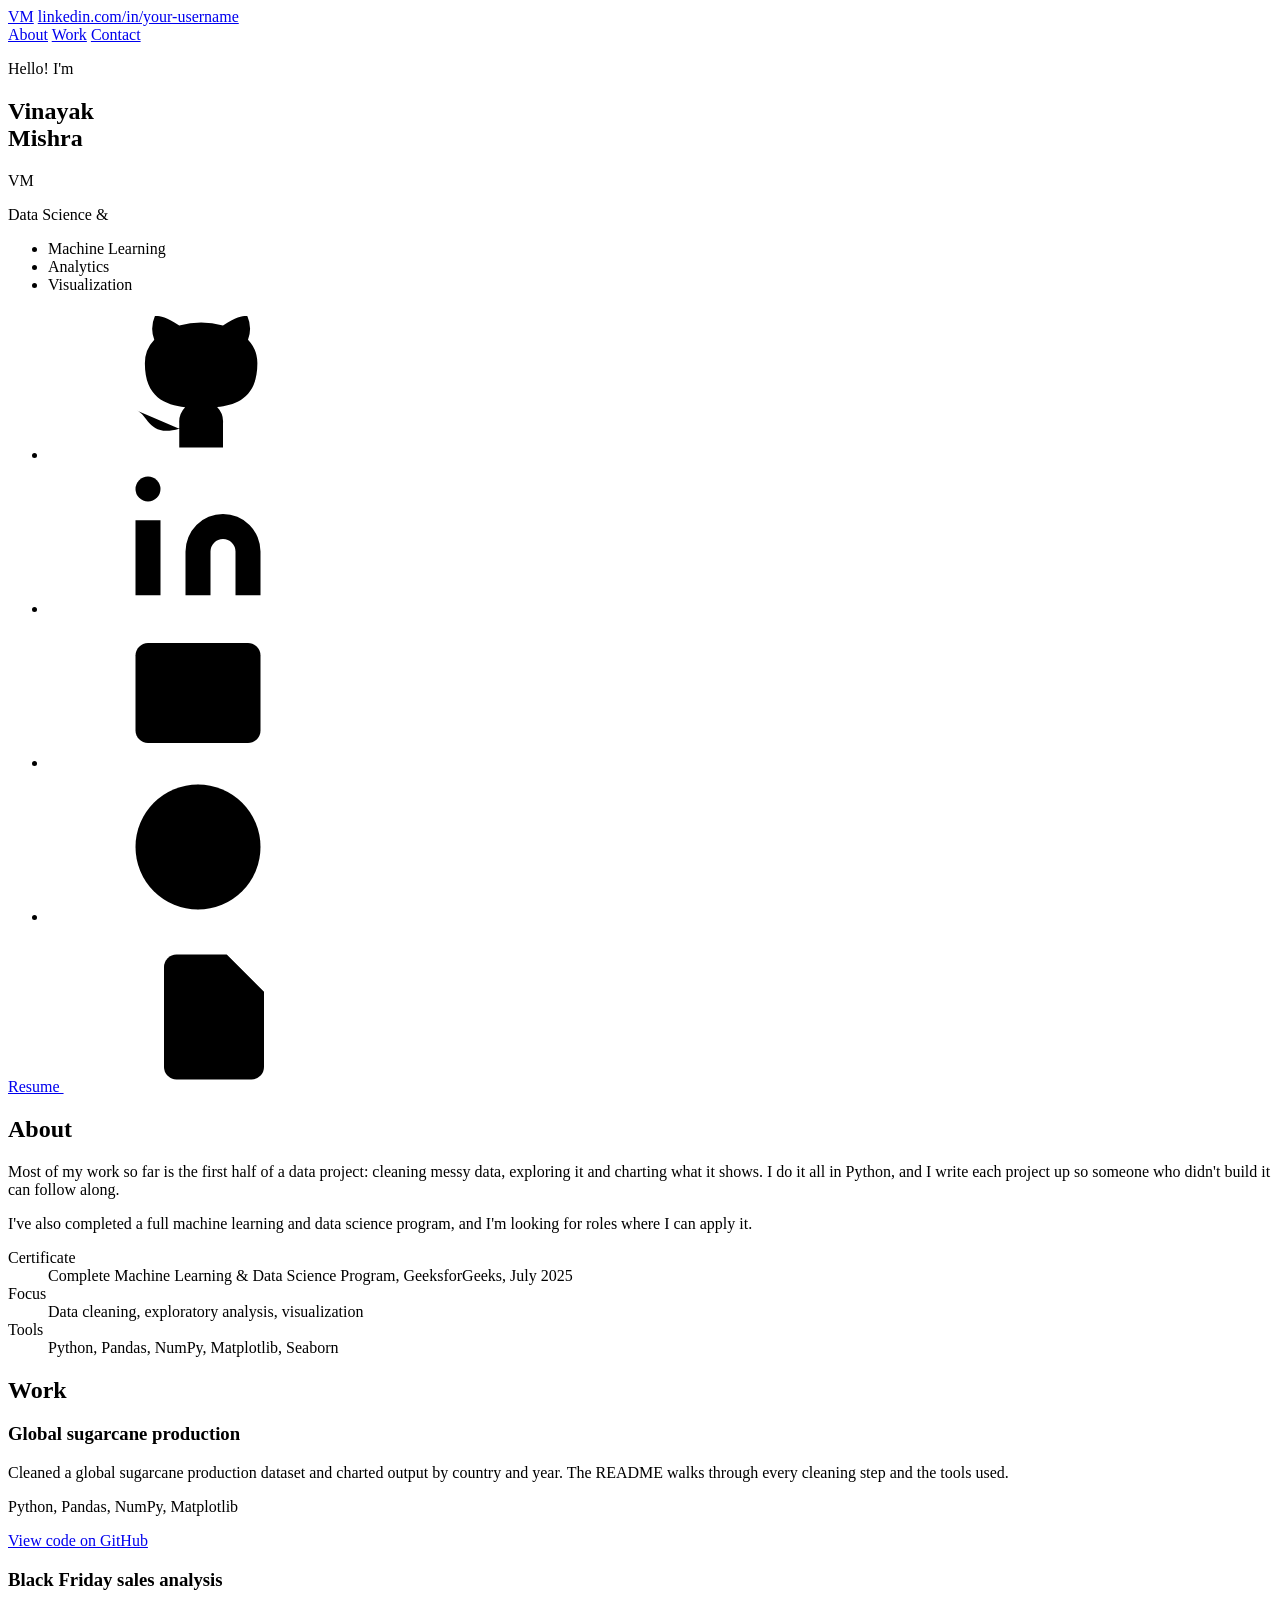
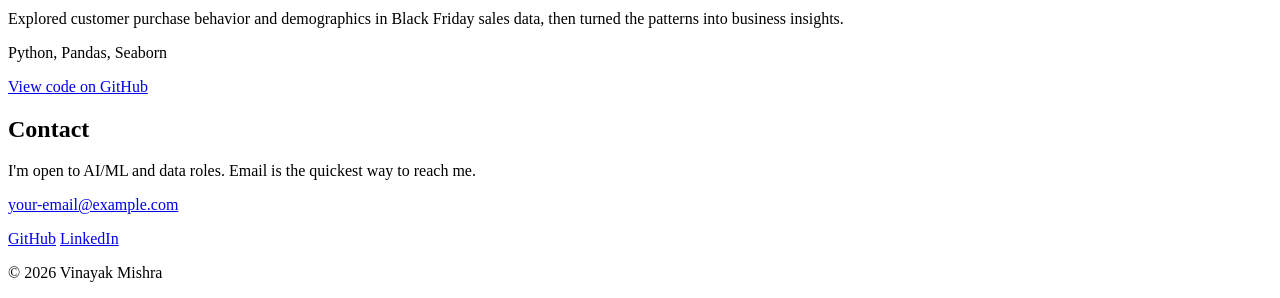
==== commit 2a766cc3: "update" ====
--- a/index.html
+++ b/index.html
@@ -5,47 +5,86 @@
   <meta name="viewport" content="width=device-width, initial-scale=1">
   <title>Vinayak Mishra: Data Science &amp; Machine Learning</title>
   <meta name="description" content="Portfolio of Vinayak Mishra: data cleaning, exploratory analysis and machine learning projects in Python.">
+  <meta name="theme-color" content="#0b0e15">
   <link rel="preconnect" href="https://fonts.googleapis.com">
   <link rel="preconnect" href="https://fonts.gstatic.com" crossorigin>
-  <link rel="stylesheet" href="https://fonts.googleapis.com/css2?family=Bricolage+Grotesque:wght@500;800&family=Source+Serif+4:wght@400;600&display=swap">
-  <link rel="stylesheet" href="css/style.css">
-  <script src="js/script.js" defer></script>
+  <link rel="stylesheet" href="https://fonts.googleapis.com/css2?family=Sora:wght@300;400;600&display=swap">
+  <link rel="stylesheet" href="style.css">
+  <script src="script.js" defer></script>
 </head>
 <body>
-  <header class="bar">
-    <div class="wrap bar-in">
-      <a class="brand" href="#top">Vinayak Mishra</a>
-      <button class="btn small menu-btn" type="button" aria-expanded="false" aria-controls="nav">Menu</button>
-      <nav id="nav" aria-label="Main">
-        <a href="#projects">Projects</a>
-        <a href="#about">About</a>
-        <a href="#contact">Contact</a>
-      </nav>
-      <button class="btn small theme-btn" type="button">Dark mode</button>
-    </div>
+  <!-- Icon sprite (Feather icons, MIT license) -->
+  <svg width="0" height="0" style="position:absolute" aria-hidden="true">
+    <symbol id="i-github" viewBox="0 0 24 24"><path d="M9 19c-5 1.5-5-2.5-7-3m14 6v-3.87a3.37 3.37 0 0 0-.94-2.61c3.14-.35 6.44-1.54 6.44-7A5.44 5.44 0 0 0 20 4.77 5.07 5.07 0 0 0 19.91 1S18.73.65 16 2.48a13.38 13.38 0 0 0-7 0C6.27.65 5.09 1 5.09 1A5.07 5.07 0 0 0 5 4.77a5.44 5.44 0 0 0-1.5 3.78c0 5.42 3.3 6.61 6.44 7A3.37 3.37 0 0 0 9 18.13V22"/></symbol>
+    <symbol id="i-linkedin" viewBox="0 0 24 24"><path d="M16 8a6 6 0 0 1 6 6v7h-4v-7a2 2 0 0 0-2-2 2 2 0 0 0-2 2v7h-4v-7a6 6 0 0 1 6-6z"/><rect x="2" y="9" width="4" height="12"/><circle cx="4" cy="4" r="2"/></symbol>
+    <symbol id="i-mail" viewBox="0 0 24 24"><path d="M4 4h16c1.1 0 2 .9 2 2v12c0 1.1-.9 2-2 2H4c-1.1 0-2-.9-2-2V6c0-1.1.9-2 2-2z"/><path d="m22 6-10 7L2 6"/></symbol>
+    <symbol id="i-globe" viewBox="0 0 24 24"><circle cx="12" cy="12" r="10"/><path d="M2 12h20M12 2a15.3 15.3 0 0 1 4 10 15.3 15.3 0 0 1-4 10 15.3 15.3 0 0 1-4-10 15.3 15.3 0 0 1 4-10z"/></symbol>
+    <symbol id="i-file" viewBox="0 0 24 24"><path d="M14 2H6a2 2 0 0 0-2 2v16a2 2 0 0 0 2 2h12a2 2 0 0 0 2-2V8z"/><path d="M14 2v6h6M16 13H8M16 17H8M10 9H8"/></symbol>
+  </svg>
+
+  <header class="top">
+    <a class="logo" href="#top" aria-label="Back to top">VM</a>
+    <a class="handle" href="https://www.linkedin.com/in/your-username">linkedin.com/in/your-username</a>
+    <nav id="nav" aria-label="Main">
+      <a href="#about">About</a>
+      <a href="#work">Work</a>
+      <a href="#contact">Contact</a>
+    </nav>
   </header>
 
   <main>
-    <section class="hero wrap" id="top">
-      <div>
-        <h1>I turn messy data into answers you can act on.</h1>
-        <p class="lead">I'm Vinayak Mishra. I clean, explore and model data in Python, then explain what I find with clear charts.</p>
-        <p class="actions">
-          <a class="btn primary" href="#projects">See my projects</a>
-          <a class="btn" href="mailto:your-email@example.com">Email me</a>
-        </p>
+    <section class="hero" id="top">
+      <div class="glow g1"></div>
+      <div class="glow g2"></div>
+      <div class="glow g3"></div>
+      <span class="orb" aria-hidden="true"></span>
+
+      <div class="hello">
+        <p class="kicker">Hello! I'm</p>
+        <h1>Vinayak<br>Mishra</h1>
       </div>
-      <figure class="plot">
-        <canvas id="plot" role="img" aria-label="Scatter plot of 90 points being sorted into three groups by the k-means algorithm."></canvas>
-        <figcaption>
-          <span>k-means, k = 3: points join the nearest center, then each center moves to the middle of its group.</span>
-          <button class="btn small" id="rerun" type="button">Run again</button>
-        </figcaption>
-      </figure>
+
+      <div class="stage">
+        <span class="mono" aria-hidden="true">VM</span>
+        <img class="avatar" src="assets/avatar.png" alt="Portrait of Vinayak Mishra" hidden>
+      </div>
+
+      <div class="role">
+        <p class="kicker">Data Science &amp;</p>
+        <!-- Edit, add or remove words here. The script handles the loop. -->
+        <ul class="roller">
+          <li>Machine Learning</li>
+          <li>Analytics</li>
+          <li>Visualization</li>
+        </ul>
+      </div>
+
+      <ul class="rail" aria-label="Social links">
+        <li><a href="https://github.com/your-username" aria-label="GitHub"><svg class="ico"><use href="#i-github"/></svg></a></li>
+        <li><a href="https://www.linkedin.com/in/your-username" aria-label="LinkedIn"><svg class="ico"><use href="#i-linkedin"/></svg></a></li>
+        <li><a href="mailto:your-email@example.com" aria-label="Email"><svg class="ico"><use href="#i-mail"/></svg></a></li>
+        <li><a href="https://your-username.github.io" aria-label="Website"><svg class="ico"><use href="#i-globe"/></svg></a></li>
+      </ul>
+      <a class="resume" href="assets/resume.pdf" target="_blank" rel="noopener">Resume <svg class="ico"><use href="#i-file"/></svg></a>
     </section>
 
-    <section class="block wrap" id="projects">
-      <h2>Projects</h2>
+    <section class="block wrap" id="about">
+      <h2>About</h2>
+      <div class="cols">
+        <div>
+          <p>Most of my work so far is the first half of a data project: cleaning messy data, exploring it and charting what it shows. I do it all in Python, and I write each project up so someone who didn't build it can follow along.</p>
+          <p>I've also completed a full machine learning and data science program, and I'm looking for roles where I can apply it.</p>
+        </div>
+        <dl>
+          <div><dt>Certificate</dt><dd>Complete Machine Learning &amp; Data Science Program, GeeksforGeeks, July 2025</dd></div>
+          <div><dt>Focus</dt><dd>Data cleaning, exploratory analysis, visualization</dd></div>
+          <div><dt>Tools</dt><dd>Python, Pandas, NumPy, Matplotlib, Seaborn</dd></div>
+        </dl>
+      </div>
+    </section>
+
+    <section class="block wrap" id="work">
+      <h2>Work</h2>
       <!-- To add a project, copy one <article> block and edit it. -->
       <article class="project">
         <h3>Global sugarcane production</h3>
@@ -65,21 +104,6 @@
       </article>
     </section>
 
-    <section class="block wrap" id="about">
-      <h2>About</h2>
-      <div class="cols">
-        <div>
-          <p>Most of my work so far is the first half of a data project: cleaning messy data, exploring it and charting what it shows. I do it all in Python, and I write each project up so someone who didn't build it can follow along.</p>
-          <p>I've also completed a full machine learning and data science program, and I'm looking for roles where I can apply it.</p>
-        </div>
-        <dl>
-          <div><dt>Certificate</dt><dd>Complete Machine Learning &amp; Data Science Program, GeeksforGeeks, July 2025</dd></div>
-          <div><dt>Focus</dt><dd>Data cleaning, exploratory analysis, visualization</dd></div>
-          <div><dt>Tools</dt><dd>Python, Pandas, NumPy, Matplotlib, Seaborn</dd></div>
-        </dl>
-      </div>
-    </section>
-
     <section class="block wrap" id="contact">
       <h2>Contact</h2>
       <p class="note">I'm open to AI/ML and data roles. Email is the quickest way to reach me.</p>
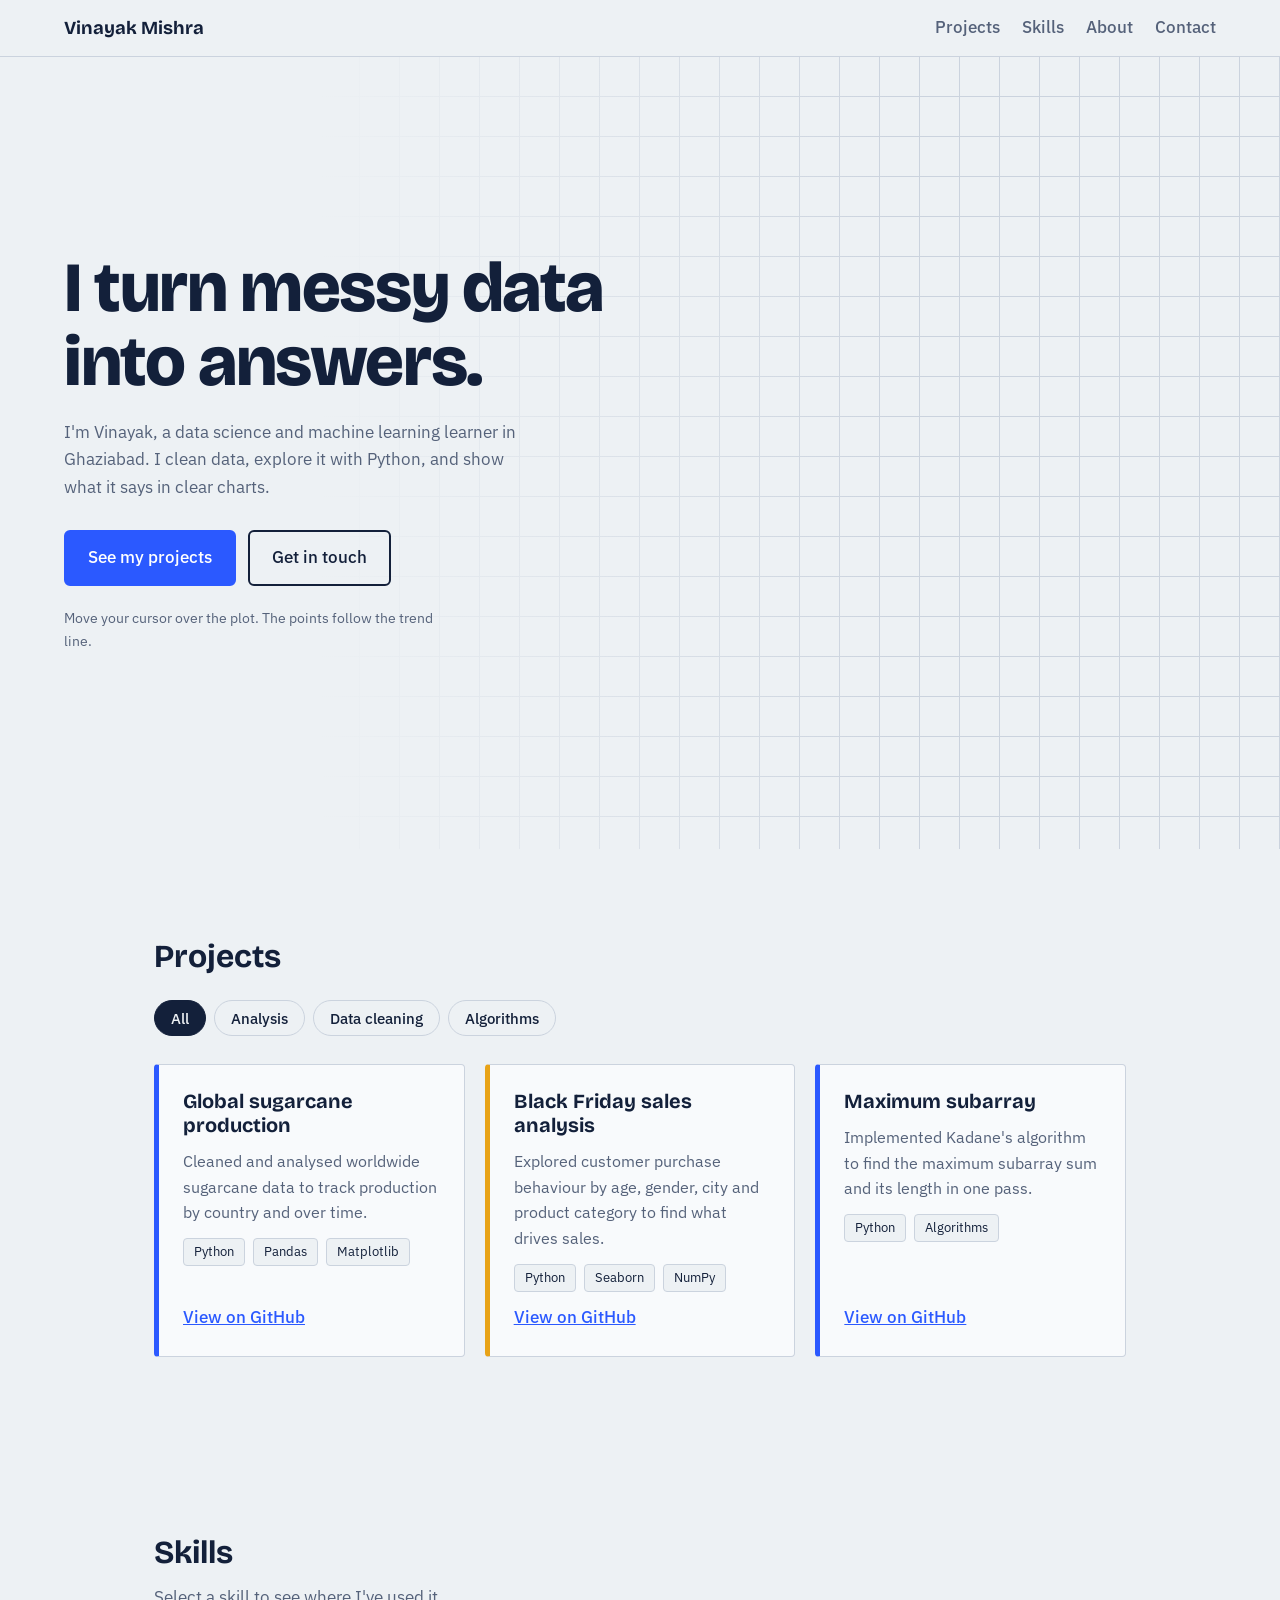
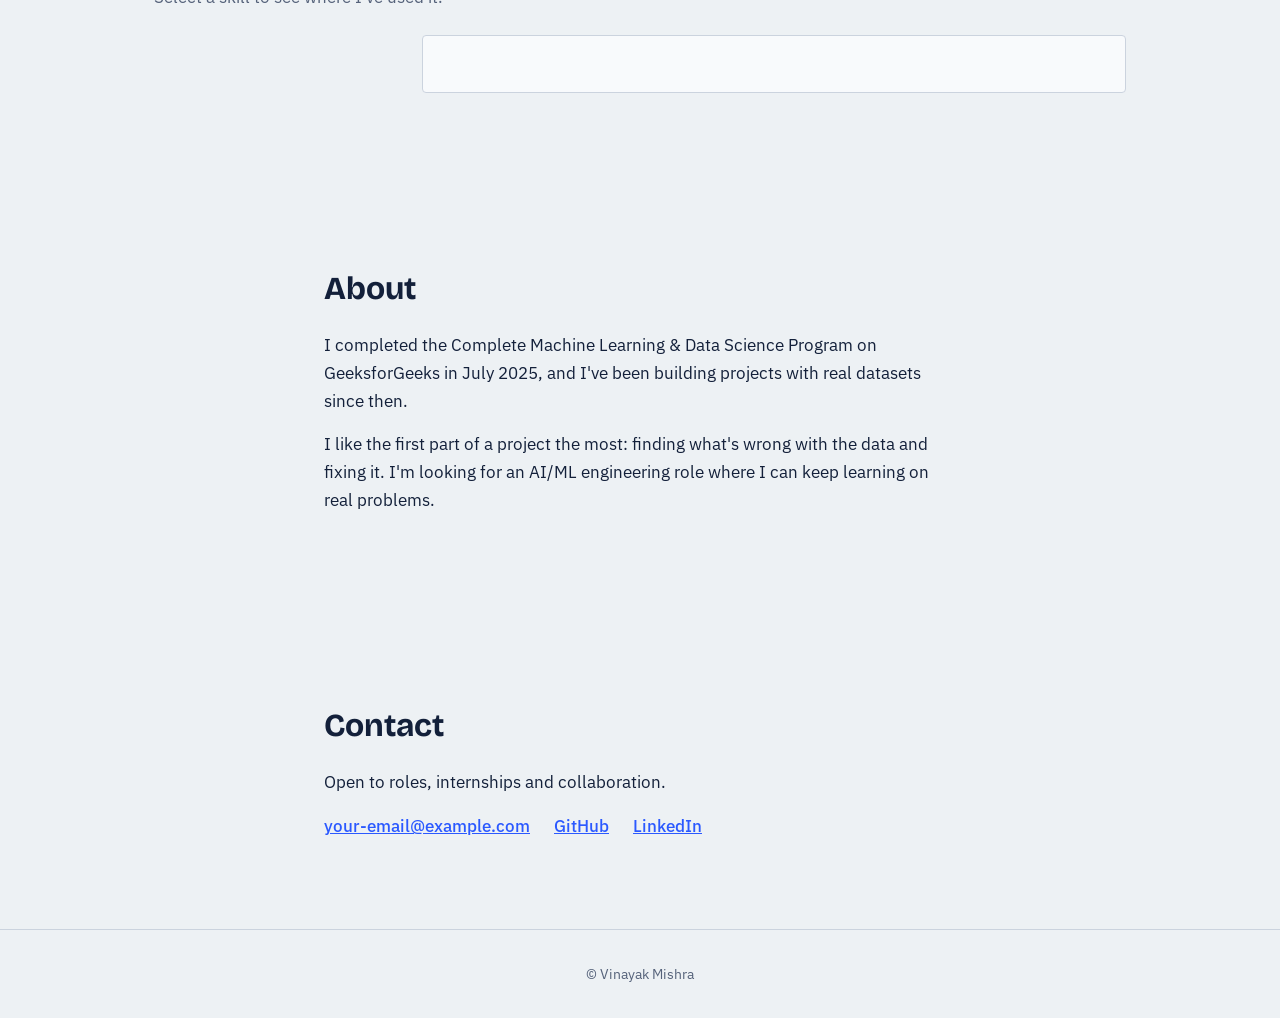
==== commit 66ea21aa: "up" ====
--- a/index.html
+++ b/index.html
@@ -1,120 +1,98 @@
 <!DOCTYPE html>
 <html lang="en">
 <head>
-  <meta charset="utf-8">
-  <meta name="viewport" content="width=device-width, initial-scale=1">
-  <title>Vinayak Mishra: Data Science &amp; Machine Learning</title>
-  <meta name="description" content="Portfolio of Vinayak Mishra: data cleaning, exploratory analysis and machine learning projects in Python.">
-  <meta name="theme-color" content="#0b0e15">
-  <link rel="preconnect" href="https://fonts.googleapis.com">
-  <link rel="preconnect" href="https://fonts.gstatic.com" crossorigin>
-  <link rel="stylesheet" href="https://fonts.googleapis.com/css2?family=Sora:wght@300;400;600&display=swap">
-  <link rel="stylesheet" href="style.css">
-  <script src="script.js" defer></script>
+<meta charset="UTF-8">
+<meta name="viewport" content="width=device-width, initial-scale=1">
+<title>Vinayak Mishra | Data Science & Machine Learning</title>
+<meta name="description" content="Portfolio of Vinayak Mishra: data cleaning, exploratory analysis and machine learning with Python.">
+<link rel="preconnect" href="https://fonts.googleapis.com">
+<link rel="preconnect" href="https://fonts.gstatic.com" crossorigin>
+<link href="https://fonts.googleapis.com/css2?family=Bricolage+Grotesque:wght@500;700;800&family=IBM+Plex+Sans:wght@400;500&display=swap" rel="stylesheet">
+<link rel="stylesheet" href="css/style.css">
 </head>
 <body>
-  <!-- Icon sprite (Feather icons, MIT license) -->
-  <svg width="0" height="0" style="position:absolute" aria-hidden="true">
-    <symbol id="i-github" viewBox="0 0 24 24"><path d="M9 19c-5 1.5-5-2.5-7-3m14 6v-3.87a3.37 3.37 0 0 0-.94-2.61c3.14-.35 6.44-1.54 6.44-7A5.44 5.44 0 0 0 20 4.77 5.07 5.07 0 0 0 19.91 1S18.73.65 16 2.48a13.38 13.38 0 0 0-7 0C6.27.65 5.09 1 5.09 1A5.07 5.07 0 0 0 5 4.77a5.44 5.44 0 0 0-1.5 3.78c0 5.42 3.3 6.61 6.44 7A3.37 3.37 0 0 0 9 18.13V22"/></symbol>
-    <symbol id="i-linkedin" viewBox="0 0 24 24"><path d="M16 8a6 6 0 0 1 6 6v7h-4v-7a2 2 0 0 0-2-2 2 2 0 0 0-2 2v7h-4v-7a6 6 0 0 1 6-6z"/><rect x="2" y="9" width="4" height="12"/><circle cx="4" cy="4" r="2"/></symbol>
-    <symbol id="i-mail" viewBox="0 0 24 24"><path d="M4 4h16c1.1 0 2 .9 2 2v12c0 1.1-.9 2-2 2H4c-1.1 0-2-.9-2-2V6c0-1.1.9-2 2-2z"/><path d="m22 6-10 7L2 6"/></symbol>
-    <symbol id="i-globe" viewBox="0 0 24 24"><circle cx="12" cy="12" r="10"/><path d="M2 12h20M12 2a15.3 15.3 0 0 1 4 10 15.3 15.3 0 0 1-4 10 15.3 15.3 0 0 1-4-10 15.3 15.3 0 0 1 4-10z"/></symbol>
-    <symbol id="i-file" viewBox="0 0 24 24"><path d="M14 2H6a2 2 0 0 0-2 2v16a2 2 0 0 0 2 2h12a2 2 0 0 0 2-2V8z"/><path d="M14 2v6h6M16 13H8M16 17H8M10 9H8"/></symbol>
-  </svg>
 
-  <header class="top">
-    <a class="logo" href="#top" aria-label="Back to top">VM</a>
-    <a class="handle" href="https://www.linkedin.com/in/your-username">linkedin.com/in/your-username</a>
-    <nav id="nav" aria-label="Main">
-      <a href="#about">About</a>
-      <a href="#work">Work</a>
-      <a href="#contact">Contact</a>
-    </nav>
-  </header>
+<header class="nav">
+  <a class="brand" href="#top">Vinayak Mishra</a>
+  <nav aria-label="Main">
+    <a href="#projects">Projects</a>
+    <a href="#skills">Skills</a>
+    <a href="#about">About</a>
+    <a href="#contact">Contact</a>
+  </nav>
+</header>
 
-  <main>
-    <section class="hero" id="top">
-      <div class="glow g1"></div>
-      <div class="glow g2"></div>
-      <div class="glow g3"></div>
-      <span class="orb" aria-hidden="true"></span>
+<main id="top">
+  <section class="hero">
+    <canvas id="plot" aria-hidden="true"></canvas>
+    <div class="hero-text">
+      <h1>I turn messy data into answers.</h1>
+      <p>I'm Vinayak, a data science and machine learning learner in Ghaziabad. I clean data, explore it with Python, and show what it says in clear charts.</p>
+      <div class="actions">
+        <a class="btn primary" href="#projects">See my projects</a>
+        <a class="btn" href="#contact">Get in touch</a>
+      </div>
+      <p class="hint" id="hint">Move your cursor over the plot. The points follow the trend line.</p>
+    </div>
+  </section>
 
-      <div class="hello">
-        <p class="kicker">Hello! I'm</p>
-        <h1>Vinayak<br>Mishra</h1>
-      </div>
+  <section id="projects" class="block">
+    <h2>Projects</h2>
+    <div class="chips" role="group" aria-label="Filter projects">
+      <button class="chip active" data-filter="all">All</button>
+      <button class="chip" data-filter="eda">Analysis</button>
+      <button class="chip" data-filter="cleaning">Data cleaning</button>
+      <button class="chip" data-filter="algo">Algorithms</button>
+    </div>
+    <div class="projects">
+      <article class="project" data-tags="eda cleaning">
+        <h3>Global sugarcane production</h3>
+        <p>Cleaned and analysed worldwide sugarcane data to track production by country and over time.</p>
+        <ul class="tags"><li>Python</li><li>Pandas</li><li>Matplotlib</li></ul>
+        <a href="#" class="link">View on GitHub</a>
+      </article>
+      <article class="project" data-tags="eda">
+        <h3>Black Friday sales analysis</h3>
+        <p>Explored customer purchase behaviour by age, gender, city and product category to find what drives sales.</p>
+        <ul class="tags"><li>Python</li><li>Seaborn</li><li>NumPy</li></ul>
+        <a href="#" class="link">View on GitHub</a>
+      </article>
+      <article class="project" data-tags="algo">
+        <h3>Maximum subarray</h3>
+        <p>Implemented Kadane's algorithm to find the maximum subarray sum and its length in one pass.</p>
+        <ul class="tags"><li>Python</li><li>Algorithms</li></ul>
+        <a href="#" class="link">View on GitHub</a>
+      </article>
+    </div>
+  </section>
 
-      <div class="stage">
-        <span class="mono" aria-hidden="true">VM</span>
-        <img class="avatar" src="assets/avatar.png" alt="Portrait of Vinayak Mishra" hidden>
-      </div>
+  <section id="skills" class="block">
+    <h2>Skills</h2>
+    <p class="lead">Select a skill to see where I've used it.</p>
+    <div class="skill-grid">
+      <ul class="skill-list" id="skillList"></ul>
+      <div class="skill-detail" id="skillDetail" aria-live="polite"></div>
+    </div>
+  </section>
 
-      <div class="role">
-        <p class="kicker">Data Science &amp;</p>
-        <!-- Edit, add or remove words here. The script handles the loop. -->
-        <ul class="roller">
-          <li>Machine Learning</li>
-          <li>Analytics</li>
-          <li>Visualization</li>
-        </ul>
-      </div>
+  <section id="about" class="block narrow">
+    <h2>About</h2>
+    <p>I completed the Complete Machine Learning &amp; Data Science Program on GeeksforGeeks in July 2025, and I've been building projects with real datasets since then.</p>
+    <p>I like the first part of a project the most: finding what's wrong with the data and fixing it. I'm looking for an AI/ML engineering role where I can keep learning on real problems.</p>
+  </section>
 
-      <ul class="rail" aria-label="Social links">
-        <li><a href="https://github.com/your-username" aria-label="GitHub"><svg class="ico"><use href="#i-github"/></svg></a></li>
-        <li><a href="https://www.linkedin.com/in/your-username" aria-label="LinkedIn"><svg class="ico"><use href="#i-linkedin"/></svg></a></li>
-        <li><a href="mailto:your-email@example.com" aria-label="Email"><svg class="ico"><use href="#i-mail"/></svg></a></li>
-        <li><a href="https://your-username.github.io" aria-label="Website"><svg class="ico"><use href="#i-globe"/></svg></a></li>
-      </ul>
-      <a class="resume" href="assets/resume.pdf" target="_blank" rel="noopener">Resume <svg class="ico"><use href="#i-file"/></svg></a>
-    </section>
+  <section id="contact" class="block narrow">
+    <h2>Contact</h2>
+    <p>Open to roles, internships and collaboration.</p>
+    <ul class="contact">
+      <li><a href="mailto:your-email@example.com">your-email@example.com</a></li>
+      <li><a href="https://github.com/your-username">GitHub</a></li>
+      <li><a href="https://linkedin.com/in/your-username">LinkedIn</a></li>
+    </ul>
+  </section>
+</main>
 
-    <section class="block wrap" id="about">
-      <h2>About</h2>
-      <div class="cols">
-        <div>
-          <p>Most of my work so far is the first half of a data project: cleaning messy data, exploring it and charting what it shows. I do it all in Python, and I write each project up so someone who didn't build it can follow along.</p>
-          <p>I've also completed a full machine learning and data science program, and I'm looking for roles where I can apply it.</p>
-        </div>
-        <dl>
-          <div><dt>Certificate</dt><dd>Complete Machine Learning &amp; Data Science Program, GeeksforGeeks, July 2025</dd></div>
-          <div><dt>Focus</dt><dd>Data cleaning, exploratory analysis, visualization</dd></div>
-          <div><dt>Tools</dt><dd>Python, Pandas, NumPy, Matplotlib, Seaborn</dd></div>
-        </dl>
-      </div>
-    </section>
-
-    <section class="block wrap" id="work">
-      <h2>Work</h2>
-      <!-- To add a project, copy one <article> block and edit it. -->
-      <article class="project">
-        <h3>Global sugarcane production</h3>
-        <div>
-          <p>Cleaned a global sugarcane production dataset and charted output by country and year. The README walks through every cleaning step and the tools used.</p>
-          <p class="tools">Python, Pandas, NumPy, Matplotlib</p>
-          <p><a href="https://github.com/your-username/sugarcane-production">View code on GitHub</a></p>
-        </div>
-      </article>
-      <article class="project">
-        <h3>Black Friday sales analysis</h3>
-        <div>
-          <p>Explored customer purchase behavior and demographics in Black Friday sales data, then turned the patterns into business insights.</p>
-          <p class="tools">Python, Pandas, Seaborn</p>
-          <p><a href="https://github.com/your-username/black-friday-eda">View code on GitHub</a></p>
-        </div>
-      </article>
-    </section>
-
-    <section class="block wrap" id="contact">
-      <h2>Contact</h2>
-      <p class="note">I'm open to AI/ML and data roles. Email is the quickest way to reach me.</p>
-      <a class="mail" href="mailto:your-email@example.com">your-email@example.com</a>
-      <p class="links">
-        <a href="https://github.com/your-username">GitHub</a>
-        <a href="https://www.linkedin.com/in/your-username">LinkedIn</a>
-      </p>
-    </section>
-  </main>
-
-  <footer class="wrap"><p>&copy; <span id="year">2026</span> Vinayak Mishra</p></footer>
+<footer>© <span id="year"></span> Vinayak Mishra</footer>
+<script src="js/script.js"></script>
 </body>
 </html>
--- a/css/style.css
+++ b/css/style.css
@@ -0,0 +1,79 @@
+:root{
+  --paper:#EDF1F4; --ink:#13203A; --muted:#55627A; --line:#CBD3DE;
+  --blue:#2B59FF; --gold:#E8A317; --card:#F8FAFC;
+  --head:'Bricolage Grotesque',system-ui,sans-serif;
+  --body:'IBM Plex Sans',system-ui,sans-serif;
+}
+@media (prefers-color-scheme:dark){
+  :root{--paper:#0F1626; --ink:#E9EEF8; --muted:#9AA8C2; --line:#26324D; --blue:#7B9BFF; --gold:#F5B83D; --card:#16203A;}
+}
+*{box-sizing:border-box;margin:0}
+html{scroll-behavior:smooth;scroll-padding-top:72px}
+body{background:var(--paper);color:var(--ink);font:400 1.05rem/1.65 var(--body)}
+a{color:inherit}
+:focus-visible{outline:3px solid var(--blue);outline-offset:3px}
+
+.nav{position:sticky;top:0;z-index:5;display:flex;justify-content:space-between;align-items:center;
+  padding:14px clamp(20px,5vw,64px);background:color-mix(in srgb,var(--paper) 88%,transparent);backdrop-filter:blur(8px);border-bottom:1px solid var(--line)}
+.brand{font:700 1.15rem var(--head);text-decoration:none}
+.nav nav{display:flex;gap:22px}
+.nav nav a{text-decoration:none;color:var(--muted);font-weight:500}
+.nav nav a:hover{color:var(--ink)}
+
+/* hero: graph paper + live plot */
+.hero{position:relative;min-height:88vh;display:flex;align-items:center;padding:0 clamp(20px,5vw,64px);overflow:hidden;
+  background-image:linear-gradient(var(--line) 1px,transparent 1px),linear-gradient(90deg,var(--line) 1px,transparent 1px);
+  background-size:40px 40px;background-position:-1px -1px}
+.hero::after{content:"";position:absolute;inset:0;background:linear-gradient(90deg,var(--paper) 25%,transparent 70%);pointer-events:none}
+#plot{position:absolute;inset:0;width:100%;height:100%}
+.hero-text{position:relative;z-index:1;max-width:560px}
+h1{font:800 clamp(2.4rem,6vw,4.4rem)/1.04 var(--head);letter-spacing:-.02em;margin-bottom:20px}
+.hero-text p{color:var(--muted);max-width:48ch}
+.actions{display:flex;gap:12px;margin:28px 0 20px;flex-wrap:wrap}
+.btn{padding:12px 22px;border:2px solid var(--ink);border-radius:6px;text-decoration:none;font-weight:500;transition:background .2s,color .2s}
+.btn:hover{background:var(--ink);color:var(--paper)}
+.btn.primary{background:var(--blue);border-color:var(--blue);color:#fff}
+.btn.primary:hover{background:var(--ink);border-color:var(--ink)}
+.hint{font-size:.9rem}
+
+.block{padding:88px clamp(20px,5vw,64px);max-width:1100px;margin:0 auto}
+.narrow{max-width:760px}
+h2{font:700 2rem var(--head);margin-bottom:24px}
+.lead{color:var(--muted);margin:-12px 0 24px}
+.narrow p{margin-bottom:16px;max-width:65ch}
+
+.chips{display:flex;gap:8px;flex-wrap:wrap;margin-bottom:28px}
+.chip{font:500 .95rem var(--body);padding:7px 16px;border-radius:99px;border:1.5px solid var(--line);background:transparent;color:var(--ink);cursor:pointer}
+.chip:hover{border-color:var(--blue)}
+.chip.active{background:var(--ink);color:var(--paper);border-color:var(--ink)}
+
+.projects{display:grid;grid-template-columns:repeat(auto-fit,minmax(280px,1fr));gap:20px}
+.project{background:var(--card);border:1px solid var(--line);border-left:5px solid var(--blue);border-radius:4px;padding:24px;display:flex;flex-direction:column;gap:12px}
+.project:nth-child(2){border-left-color:var(--gold)}
+.project[hidden]{display:none}
+h3{font:700 1.25rem var(--head)}
+.project p{color:var(--muted);font-size:.98rem}
+.tags{display:flex;gap:8px;flex-wrap:wrap;list-style:none;padding:0}
+.tags li{font-size:.82rem;padding:2px 10px;border-radius:4px;background:var(--paper);border:1px solid var(--line)}
+.link{margin-top:auto;font-weight:500;color:var(--blue)}
+
+.skill-grid{display:grid;grid-template-columns:240px 1fr;gap:28px}
+.skill-list{list-style:none;padding:0;display:flex;flex-direction:column;gap:6px}
+.skill-list button{width:100%;text-align:left;font:500 1rem var(--body);padding:10px 14px;border:1px solid var(--line);border-radius:4px;background:var(--card);color:var(--ink);cursor:pointer}
+.skill-list button[aria-pressed="true"]{background:var(--blue);border-color:var(--blue);color:#fff}
+.skill-detail{background:var(--card);border:1px solid var(--line);border-radius:4px;padding:28px}
+.skill-detail p{color:var(--muted);margin-top:8px}
+.bar{height:10px;background:var(--paper);border-radius:99px;margin-top:18px;overflow:hidden}
+.bar span{display:block;height:100%;background:var(--gold);width:0;transition:width .5s ease}
+
+.contact{list-style:none;padding:0;display:flex;gap:24px;flex-wrap:wrap}
+.contact a{color:var(--blue);font-weight:500}
+footer{text-align:center;padding:32px;color:var(--muted);border-top:1px solid var(--line);font-size:.9rem}
+
+@media (max-width:720px){
+  .nav nav{gap:14px;font-size:.92rem}
+  .skill-grid{grid-template-columns:1fr}
+  .hero::after{background:linear-gradient(180deg,var(--paper) 40%,transparent)}
+  .hero{align-items:flex-start;padding-top:48px}
+}
+@media (prefers-reduced-motion:reduce){html{scroll-behavior:auto}*{transition:none!important}}
